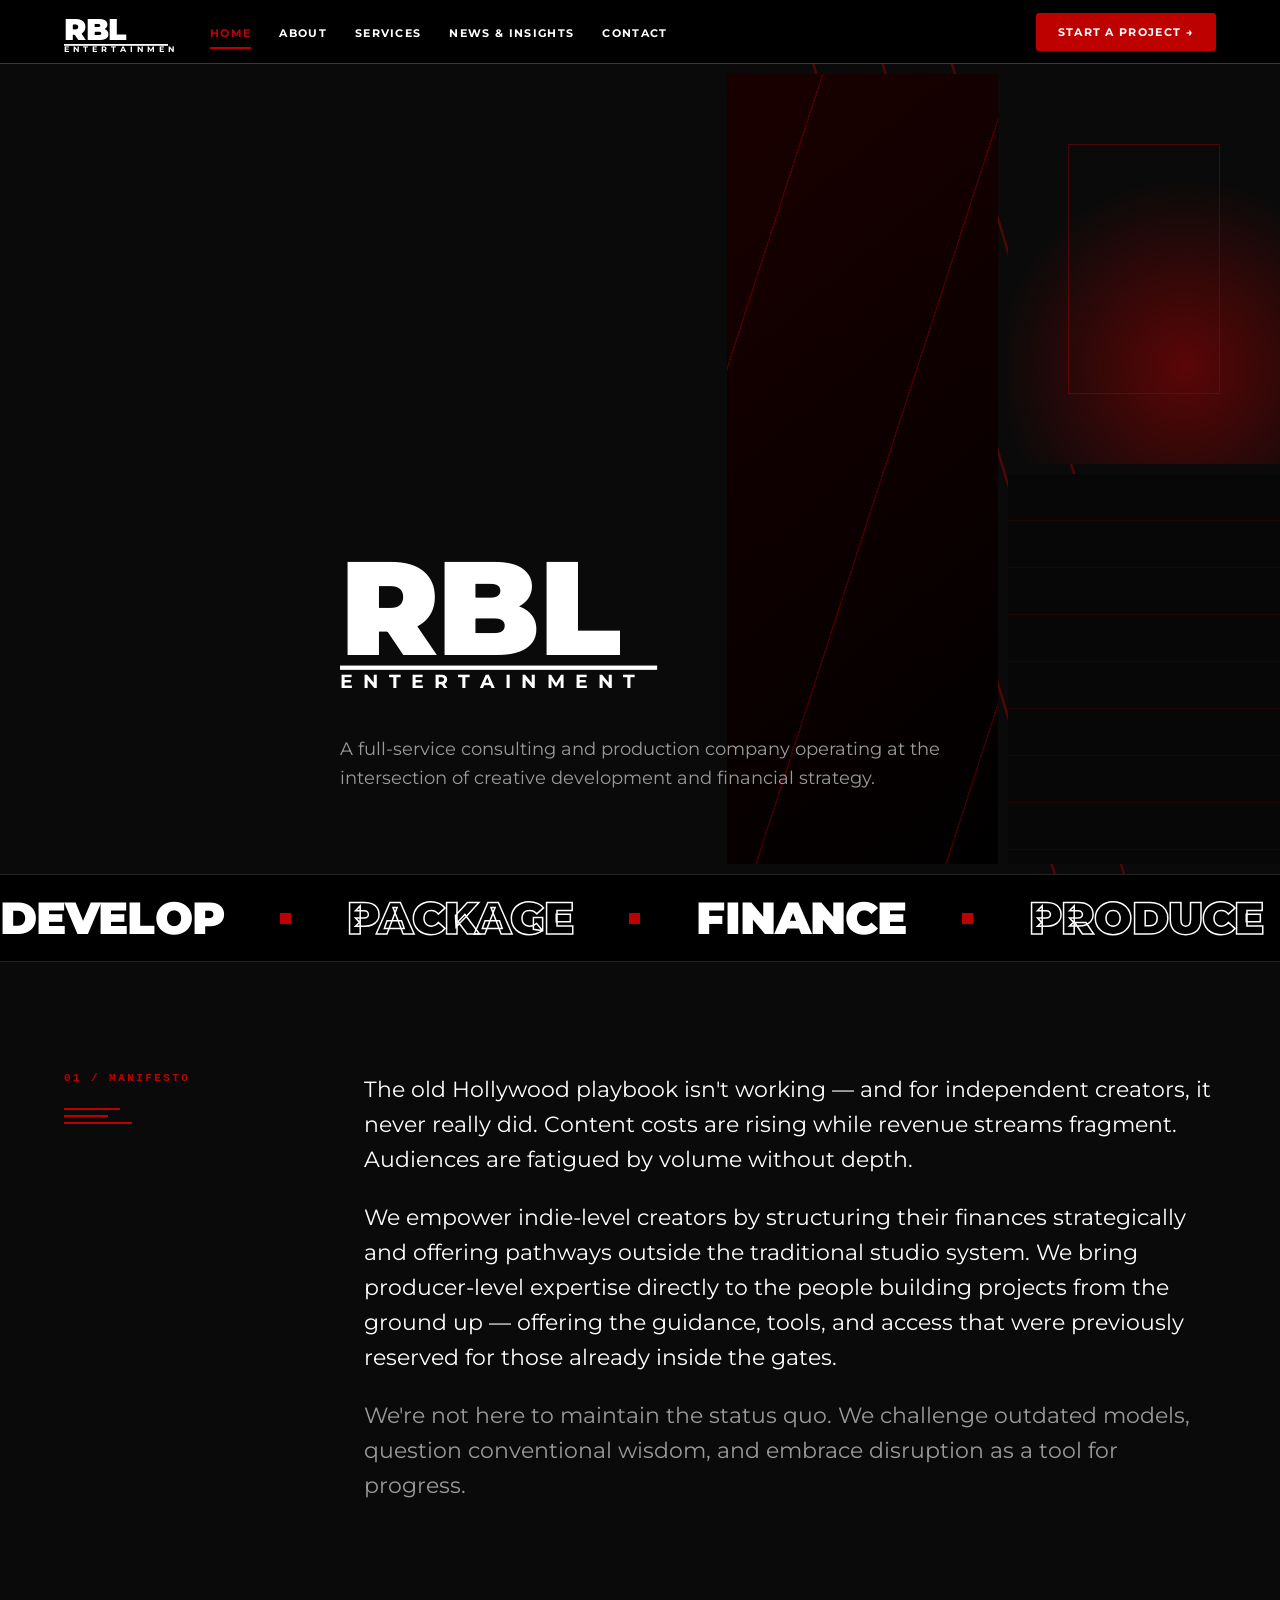
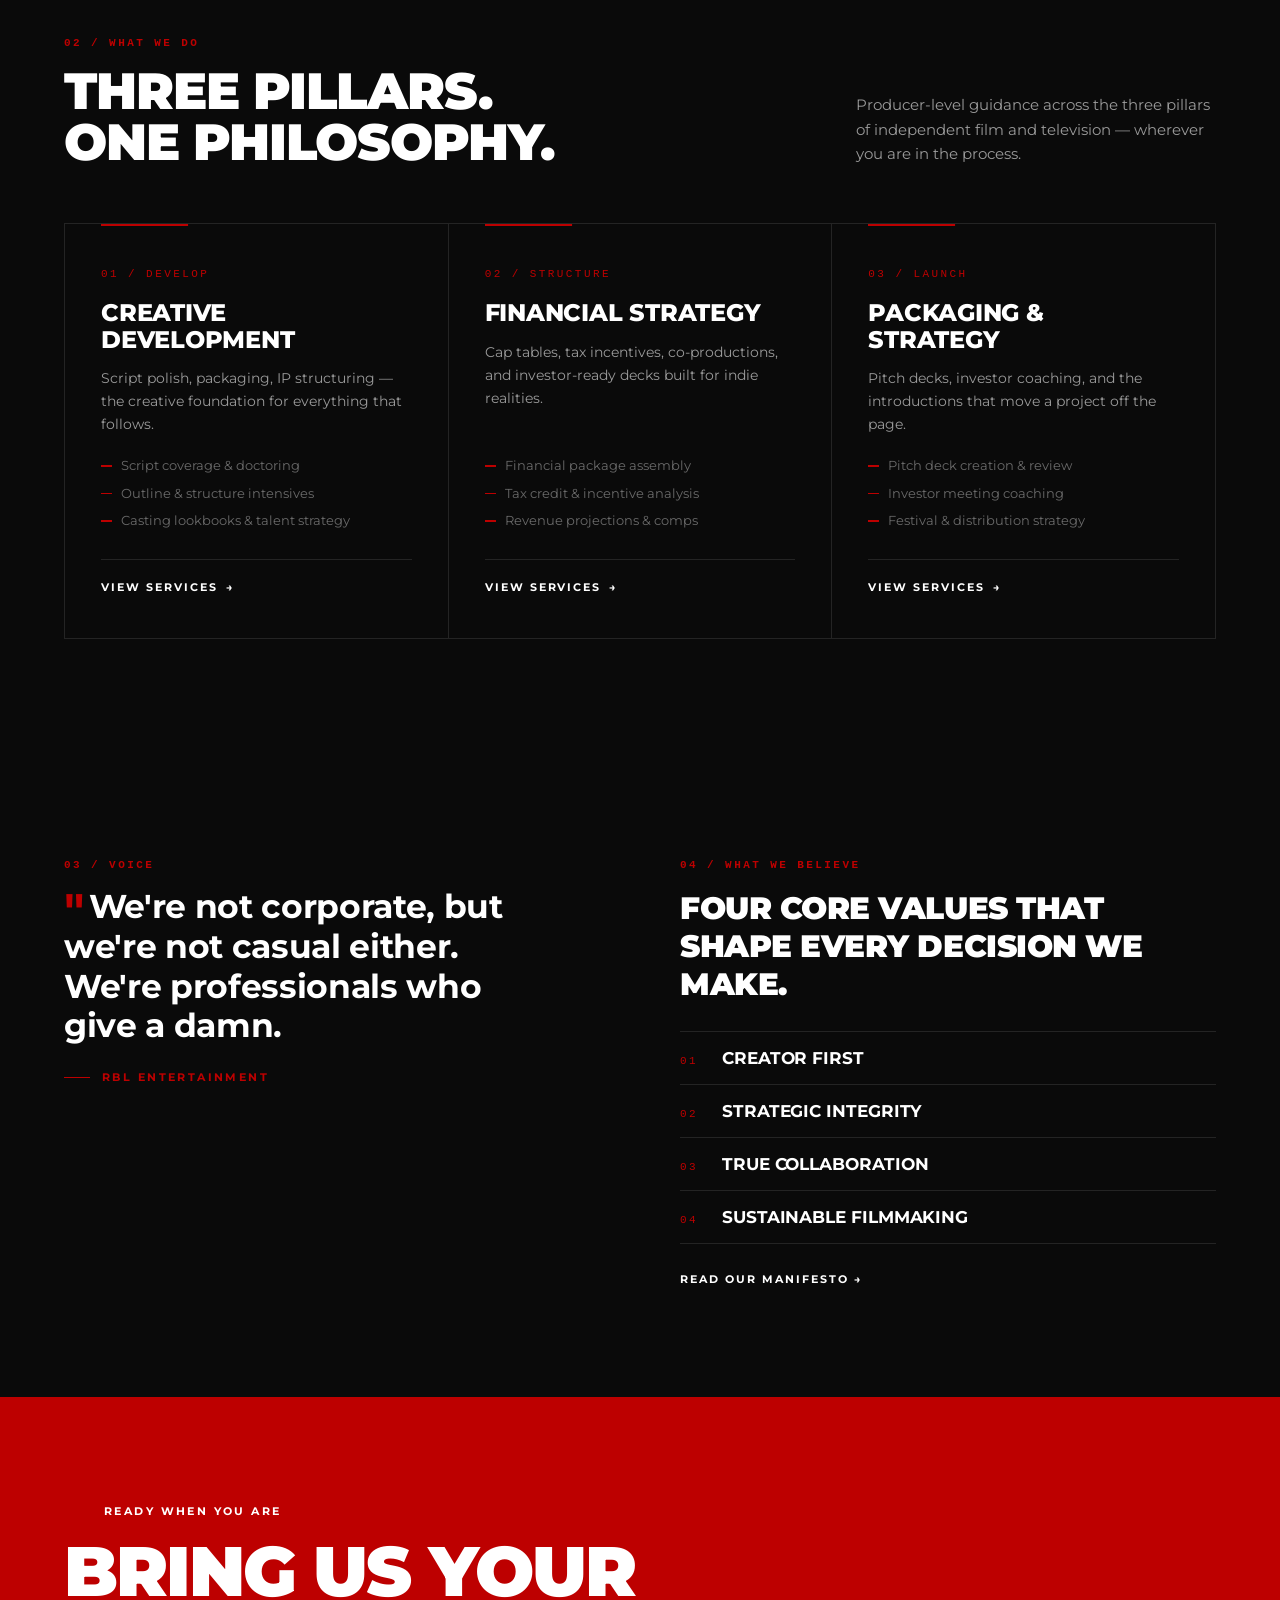
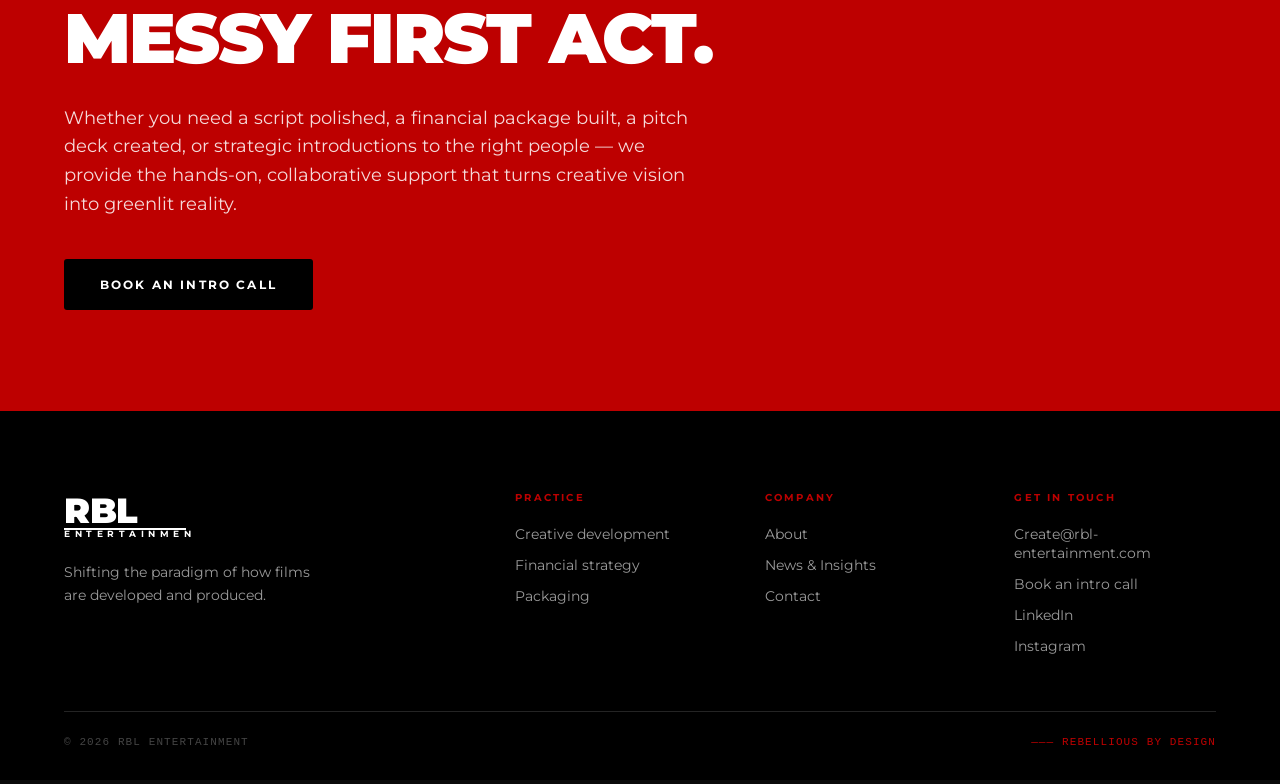
==== index.html @ e85f4118 "Initial site build — RBL Entertainment 5-page website" ====
<!doctype html>
<html lang="en">
<head>
<meta charset="utf-8"/>
<meta name="viewport" content="width=device-width,initial-scale=1"/>
<title>RBL Entertainment — Film & TV Consulting and Production</title>
<meta name="description" content="A full-service consulting and production company operating at the intersection of creative development and financial strategy."/>
<link rel="preconnect" href="https://fonts.googleapis.com"/>
<link rel="preconnect" href="https://fonts.gstatic.com" crossorigin/>
<link href="https://fonts.googleapis.com/css2?family=Montserrat:wght@400;500;600;700;800;900&display=swap" rel="stylesheet"/>
<link rel="stylesheet" href="styles.css"/>
</head>
<body>

<!-- NAV -->
<nav class="nav" id="nav">
  <div class="nav-inner">
    <a class="nav-logo" href="index.html" aria-label="RBL Entertainment">
      <svg width="110" height="40" viewBox="0 0 110 40" xmlns="http://www.w3.org/2000/svg">
        <text x="0" y="28" font-family="Montserrat,sans-serif" font-weight="900" font-size="30" letter-spacing="-0.5" fill="#fff">RBL</text>
        <rect x="0" y="32" width="104" height="1.8" fill="#fff"/>
        <text x="0" y="40" font-family="Montserrat,sans-serif" font-weight="700" font-size="8" letter-spacing="4" fill="#fff">ENTERTAINMENT</text>
      </svg>
    </a>
    <ul class="nav-links">
      <li><a class="nav-link active" href="index.html">Home</a></li>
      <li><a class="nav-link" href="about.html">About</a></li>
      <li><a class="nav-link" href="services.html">Services</a></li>
      <li><a class="nav-link" href="news.html">News &amp; Insights</a></li>
      <li><a class="nav-link" href="contact.html">Contact</a></li>
    </ul>
    <a class="nav-cta" href="contact.html">Start a Project →</a>
    <button class="nav-toggle" aria-label="Menu" onclick="document.getElementById('nav').classList.toggle('open')">&#9776;</button>
  </div>
</nav>

<!-- HERO -->
<section class="hero hero--home">
  <!-- Brand diagonal lines mark -->
  <div class="hero-mark" aria-hidden="true">
    <svg viewBox="0 0 400 900" xmlns="http://www.w3.org/2000/svg" preserveAspectRatio="xMidYMid meet">
      <line x1="60"  y1="-20" x2="340" y2="920" stroke="#BD0000" stroke-width="2.5" opacity=".7"/>
      <line x1="130" y1="-20" x2="410" y2="920" stroke="#BD0000" stroke-width="2.5" opacity=".7"/>
      <line x1="200" y1="-20" x2="480" y2="920" stroke="#BD0000" stroke-width="2.5" opacity=".7"/>
    </svg>
  </div>
  <!-- Mosaic tiles -->
  <div class="hero-mosaic" aria-hidden="true">
    <div class="hm-tile pm1"></div>
    <div class="hm-tile pm2"></div>
    <div class="hm-tile pm3"></div>
  </div>
  <div class="wrap hero-inner">
    <div class="hero-logo" aria-label="RBL Entertainment">
      <svg viewBox="0 0 560 170" xmlns="http://www.w3.org/2000/svg">
        <text x="0" y="124" font-family="Montserrat,sans-serif" font-weight="900" font-size="155" letter-spacing="-2" fill="#fff">RBL</text>
        <rect x="0" y="136" width="370" height="5" fill="#fff"/>
        <text x="0" y="162" font-family="Montserrat,sans-serif" font-weight="700" font-size="22" letter-spacing="12" fill="#fff">ENTERTAINMENT</text>
      </svg>
    </div>
    <p class="hero-body">A full-service consulting and production company operating at the intersection of creative development and financial strategy.</p>
  </div>
</section>

<!-- MARQUEE -->
<div class="marquee" aria-hidden="true">
  <div class="marquee-track">
    <span class="marquee-item">Develop <span class="m-dot"></span></span>
    <span class="marquee-item outline">Package <span class="m-dot"></span></span>
    <span class="marquee-item">Finance <span class="m-dot"></span></span>
    <span class="marquee-item outline">Produce <span class="m-dot"></span></span>
    <span class="marquee-item">Distribute <span class="m-dot"></span></span>
    <span class="marquee-item outline">Repeat <span class="m-dot"></span></span>
    <span class="marquee-item">Develop <span class="m-dot"></span></span>
    <span class="marquee-item outline">Package <span class="m-dot"></span></span>
    <span class="marquee-item">Finance <span class="m-dot"></span></span>
    <span class="marquee-item outline">Produce <span class="m-dot"></span></span>
    <span class="marquee-item">Distribute <span class="m-dot"></span></span>
    <span class="marquee-item outline">Repeat <span class="m-dot"></span></span>
  </div>
</div>

<!-- MANIFESTO -->
<section class="section">
  <div class="wrap">
    <div class="big-intro">
      <div class="big-intro-label">
        <span class="sec-num">01 / Manifesto</span>
        <div class="decor-triple"><span></span><span></span><span></span></div>
      </div>
      <div class="big-intro-body">
        <p>The old Hollywood playbook isn't working — and for independent creators, it never really did. Content costs are rising while revenue streams fragment. Audiences are fatigued by volume without depth.</p>
        <p>We empower indie-level creators by structuring their finances strategically and offering pathways outside the traditional studio system. We bring producer-level expertise directly to the people building projects from the ground up — offering the guidance, tools, and access that were previously reserved for those already inside the gates.</p>
        <p>We're not here to maintain the status quo. We challenge outdated models, question conventional wisdom, and embrace disruption as a tool for progress.</p>
      </div>
    </div>
  </div>
</section>

<!-- SERVICES PREVIEW -->
<section class="section" style="padding-top:0;">
  <div class="wrap">
    <div class="sec-header">
      <div class="sec-title">
        <span class="sec-num">02 / What we do</span>
        <h2>Three pillars.<br/>One philosophy.</h2>
      </div>
      <p style="max-width:36ch;font-size:15px;color:var(--silver);font-weight:400;line-height:1.65;">Producer-level guidance across the three pillars of independent film and television — wherever you are in the process.</p>
    </div>
    <div class="svc-grid">
      <div class="svc-card">
        <span class="svc-card-num">01 / Develop</span>
        <h3>Creative Development</h3>
        <p>Script polish, packaging, IP structuring — the creative foundation for everything that follows.</p>
        <ul>
          <li>Script coverage &amp; doctoring</li>
          <li>Outline &amp; structure intensives</li>
          <li>Casting lookbooks &amp; talent strategy</li>
        </ul>
        <a class="svc-link" href="services.html">View services</a>
      </div>
      <div class="svc-card">
        <span class="svc-card-num">02 / Structure</span>
        <h3>Financial Strategy</h3>
        <p>Cap tables, tax incentives, co-productions, and investor-ready decks built for indie realities.</p>
        <ul>
          <li>Financial package assembly</li>
          <li>Tax credit &amp; incentive analysis</li>
          <li>Revenue projections &amp; comps</li>
        </ul>
        <a class="svc-link" href="services.html">View services</a>
      </div>
      <div class="svc-card">
        <span class="svc-card-num">03 / Launch</span>
        <h3>Packaging &amp; Strategy</h3>
        <p>Pitch decks, investor coaching, and the introductions that move a project off the page.</p>
        <ul>
          <li>Pitch deck creation &amp; review</li>
          <li>Investor meeting coaching</li>
          <li>Festival &amp; distribution strategy</li>
        </ul>
        <a class="svc-link" href="services.html">View services</a>
      </div>
    </div>
  </div>
</section>

<!-- QUOTE + VALUES -->
<section class="section">
  <div class="wrap split-2">
    <div>
      <span class="sec-num">03 / Voice</span>
      <p class="quote"><span class="quote-mark">"</span>We're not corporate, but we're not casual either. We're professionals who give a damn.</p>
      <div class="quote-attr">RBL Entertainment</div>
    </div>
    <div>
      <span class="sec-num">04 / What we believe</span>
      <h3 style="font-size:clamp(22px,2.4vw,32px);text-transform:uppercase;letter-spacing:-.015em;margin:18px 0 28px;font-weight:900;">Four core values that shape every decision we make.</h3>
      <div class="vals">
        <div class="val-item"><span class="val-num">01</span><span class="val-name">Creator First</span></div>
        <div class="val-item"><span class="val-num">02</span><span class="val-name">Strategic Integrity</span></div>
        <div class="val-item"><span class="val-num">03</span><span class="val-name">True Collaboration</span></div>
        <div class="val-item"><span class="val-num">04</span><span class="val-name">Sustainable Filmmaking</span></div>
      </div>
      <a href="about.html" style="display:inline-flex;align-items:center;gap:8px;margin-top:28px;font-size:11px;font-weight:700;letter-spacing:.18em;text-transform:uppercase;color:var(--white);transition:gap .15s,color .15s;" onmouseover="this.style.color='var(--red)';this.style.gap='14px'" onmouseout="this.style.color='var(--white)';this.style.gap='8px'">Read our manifesto →</a>
    </div>
  </div>
</section>

<!-- CTA BAND -->
<section class="cta-band">
  <div class="wrap">
    <span class="eyebrow" style="color:#fff;">Ready when you are</span>
    <h2>Bring us your<br/>messy first act.</h2>
    <p>Whether you need a script polished, a financial package built, a pitch deck created, or strategic introductions to the right people — we provide the hands-on, collaborative support that turns creative vision into greenlit reality.</p>
    <a class="btn-dark" href="contact.html">Book an intro call</a>
  </div>
</section>

<!-- FOOTER -->
<footer class="footer">
  <div class="wrap">
    <div class="footer-grid">
      <div>
        <a class="footer-logo" href="index.html" aria-label="RBL Entertainment">
          <svg width="130" height="46" viewBox="0 0 130 46" xmlns="http://www.w3.org/2000/svg">
            <text x="0" y="32" font-family="Montserrat,sans-serif" font-weight="900" font-size="35" letter-spacing="-0.5" fill="#fff">RBL</text>
            <rect x="0" y="37" width="122" height="2" fill="#fff"/>
            <text x="0" y="46" font-family="Montserrat,sans-serif" font-weight="700" font-size="9" letter-spacing="4.5" fill="#fff">ENTERTAINMENT</text>
          </svg>
        </a>
        <p class="footer-motto">Shifting the paradigm of how films are developed and produced.</p>
      </div>
      <div class="footer-col">
        <h5>Practice</h5>
        <ul>
          <li><a href="services.html">Creative development</a></li>
          <li><a href="services.html">Financial strategy</a></li>
          <li><a href="services.html">Packaging</a></li>
        </ul>
      </div>
      <div class="footer-col">
        <h5>Company</h5>
        <ul>
          <li><a href="about.html">About</a></li>
          <li><a href="news.html">News &amp; Insights</a></li>
          <li><a href="contact.html">Contact</a></li>
        </ul>
      </div>
      <div class="footer-col">
        <h5>Get in touch</h5>
        <ul>
          <li><a href="mailto:Create@rbl-entertainment.com">Create@rbl-entertainment.com</a></li>
          <li><a href="contact.html">Book an intro call</a></li>
          <li><a href="https://www.linkedin.com/company/rbl-entertainment" target="_blank" rel="noopener">LinkedIn</a></li>
          <li><a href="https://www.instagram.com/rblentertainment" target="_blank" rel="noopener">Instagram</a></li>
        </ul>
      </div>
    </div>
    <div class="footer-sub">
      <span>© 2026 RBL Entertainment</span>
      <span class="red">——— Rebellious by design</span>
    </div>
  </div>
</footer>

</body>
</html>
---- styles.css ----
@import url('https://fonts.googleapis.com/css2?family=Montserrat:wght@400;500;600;700;800;900&display=swap');

/* ---- Variables ---- */
:root {
  --black: #000;
  --ink:   #0A0A0A;
  --red:   #BD0000;
  --red-h: #D40000;
  --white: #fff;
  --silver: #9A9A9A;
  --paper: #EDEBE7;
  --stroke: #242424;
  --stroke-p: #D0CBC4;
  --f: 'Montserrat', system-ui, sans-serif;
  --mono: ui-monospace, 'SF Mono', monospace;
  --max: 1400px;
  --g: clamp(24px, 5vw, 80px);
  --nav-h: 64px;
}

/* ---- Reset ---- */
*, *::before, *::after { box-sizing: border-box; margin: 0; padding: 0; }
html { scroll-behavior: smooth; }
body { font-family: var(--f); background: var(--ink); color: var(--white); overflow-x: hidden; -webkit-font-smoothing: antialiased; }
a { text-decoration: none; color: inherit; transition: color .15s; }
ul { list-style: none; }
img { display: block; max-width: 100%; }
button { font-family: var(--f); }

.wrap { max-width: var(--max); margin: 0 auto; padding: 0 var(--g); }
.section { padding: 110px 0; }
.section-sm { padding: 72px 0; }
.bg-paper { background: var(--paper); color: var(--black); }
.bg-black { background: var(--black); }

/* ---- NAV ---- */
.nav {
  position: sticky; top: 0; z-index: 200;
  height: var(--nav-h);
  background: var(--black);
  border-bottom: 1.5px solid var(--red);
}
.nav-inner {
  max-width: var(--max); margin: 0 auto; padding: 0 var(--g);
  height: 100%; display: flex; align-items: center; gap: 36px;
}
.nav-logo { flex-shrink: 0; display: flex; align-items: center; }
.nav-logo svg { display: block; }
.nav-links { display: flex; align-items: center; gap: 28px; }
.nav-link {
  font-size: 11px; font-weight: 700; letter-spacing: .12em;
  text-transform: uppercase; color: var(--white);
  padding: 8px 0; position: relative; white-space: nowrap;
}
.nav-link::after {
  content: ''; position: absolute;
  bottom: -1px; left: 0; right: 100%;
  height: 2px; background: var(--red);
  transition: right .25s ease;
}
.nav-link:hover { color: var(--red); }
.nav-link:hover::after { right: 0; }
.nav-link.active { color: var(--red); }
.nav-link.active::after { right: 0; }
.nav-cta {
  margin-left: auto; flex-shrink: 0;
  font-size: 11px; font-weight: 700; letter-spacing: .12em;
  text-transform: uppercase; padding: 12px 22px;
  background: var(--red); color: var(--white);
  border-radius: 3px; transition: background .15s; white-space: nowrap;
}
.nav-cta:hover { background: var(--red-h); color: var(--white); }
.nav-toggle {
  display: none; background: transparent; border: 0;
  color: white; font-size: 26px; cursor: pointer; margin-left: auto; line-height: 1;
}
@media (max-width: 960px) {
  .nav-links { display: none; }
  .nav-cta { display: none; }
  .nav-toggle { display: block; }
  .nav.open .nav-links {
    display: flex; flex-direction: column; align-items: flex-start;
    gap: 0; position: absolute;
    top: var(--nav-h); left: 0; right: 0;
    background: var(--black); padding: 16px var(--g) 24px;
    border-bottom: 1px solid var(--red);
  }
  .nav.open .nav-link { padding: 12px 0; border-bottom: 1px solid var(--stroke); width: 100%; }
  .nav.open .nav-cta {
    display: block; position: absolute;
    top: calc(var(--nav-h) + 290px); left: var(--g);
  }
}

/* ---- EYEBROW ---- */
.eyebrow {
  display: inline-flex; align-items: center; gap: 12px;
  font-size: 11px; font-weight: 700; letter-spacing: .22em;
  text-transform: uppercase; color: var(--red); margin-bottom: 20px;
}
.eyebrow::before { content: ''; width: 28px; height: 1.5px; background: var(--red); flex-shrink: 0; }
.sec-num {
  display: block; font-family: var(--mono);
  font-size: 11px; font-weight: 700; letter-spacing: .22em;
  text-transform: uppercase; color: var(--red); margin-bottom: 16px;
}

/* ---- HERO ---- */
.hero {
  min-height: 90vh; background: var(--ink);
  position: relative; overflow: hidden;
  display: flex; align-items: flex-end;
  padding-bottom: 80px; padding-top: 80px;
}
.hero-inner { position: relative; z-index: 3; }

/* Brand diagonal lines — hero background mark */
.hero-mark {
  position: absolute;
  top: -5%; right: 8%;
  width: 38%; height: 110%;
  z-index: 1; pointer-events: none; opacity: .55;
}
.hero-mark svg { width: 100%; height: 100%; }

/* Mosaic panels (home only) */
.hero-mosaic {
  position: absolute; right: 0; top: 0; bottom: 0;
  width: 44%; z-index: 2;
  display: grid; grid-template-columns: 1fr 1fr;
  grid-template-rows: 1fr 1fr; gap: 10px; padding: 10px 0 10px 10px;
}
.hm-tile { position: relative; overflow: hidden; }
.hm-tile:first-child { grid-row: 1 / 3; }
.pm1 { background: linear-gradient(140deg,#1a0000,#000); }
.pm1::after {
  content: ''; position: absolute; inset: 0;
  background: repeating-linear-gradient(108deg,transparent 0 18%,rgba(189,0,0,.3) 18% 18.3%,transparent 18.3% 36%);
}
.pm2 { background: radial-gradient(circle at 65% 75%,rgba(189,0,0,.45) 0%,transparent 55%),#0A0A0A; }
.pm2::after { content: ''; position: absolute; inset: 18% 22%; border: 1px solid rgba(189,0,0,.35); }
.pm3 { background: #070707; }
.pm3::after {
  content: ''; position: absolute; inset: 0;
  background: repeating-linear-gradient(to bottom,transparent 0 46px,rgba(189,0,0,.13) 46px 47px);
}
@media (max-width: 1100px) { .hero-mosaic { display: none; } }

/* Hero logo (home) */
.hero-logo { width: min(480px, 68vw); margin-bottom: 36px; display: block; }
.hero-logo svg { width: 100%; height: auto; }

/* Hero headline */
.hero-h {
  font-size: clamp(52px, 8vw, 116px);
  font-weight: 900; text-transform: uppercase;
  line-height: .93; letter-spacing: -.025em; margin-bottom: 28px;
}
.hero-h .red { color: var(--red); }

/* Hero body */
.hero-body {
  font-size: clamp(15px, 1.5vw, 18px); line-height: 1.65;
  color: var(--silver); max-width: 50ch; font-weight: 400;
}

/* Minimal hero (news) */
.hero--minimal { min-height: 78vh; }

/* ---- MARQUEE ---- */
.marquee {
  overflow: hidden; border-top: 1px solid var(--stroke);
  border-bottom: 1px solid var(--stroke); padding: 16px 0; background: var(--black);
}
.marquee-track {
  display: flex; gap: 56px; white-space: nowrap;
  animation: marquee 38s linear infinite; will-change: transform;
}
.marquee-item {
  font-size: clamp(26px, 3.5vw, 48px); font-weight: 900;
  text-transform: uppercase; letter-spacing: -.02em;
  display: inline-flex; align-items: center; gap: 56px; flex-shrink: 0;
}
.marquee-item.outline { color: transparent; -webkit-text-stroke: 1.5px var(--white); }
.m-dot { width: 11px; height: 11px; background: var(--red); display: inline-block; flex-shrink: 0; }
@keyframes marquee { from { transform: translateX(0); } to { transform: translateX(-50%); } }

/* ---- BIG INTRO (manifesto) ---- */
.big-intro { display: grid; grid-template-columns: 220px 1fr; gap: 80px; align-items: start; }
.big-intro-label { position: sticky; top: calc(var(--nav-h) + 32px); }
.big-intro-body p {
  font-size: clamp(17px, 1.7vw, 22px); line-height: 1.6;
  color: var(--white); font-weight: 400; margin-bottom: 1.1em;
}
.big-intro-body p:last-child { color: var(--silver); }
@media (max-width: 800px) {
  .big-intro { grid-template-columns: 1fr; gap: 28px; }
  .big-intro-label { position: static; }
}

/* Triple-line decoration */
.decor-triple { display: flex; flex-direction: column; gap: 5px; margin-top: 24px; }
.decor-triple span { display: block; height: 2px; background: var(--red); }
.decor-triple span:nth-child(1) { width: 56px; }
.decor-triple span:nth-child(2) { width: 44px; }
.decor-triple span:nth-child(3) { width: 68px; }

/* ---- SERVICE SUMMARY CARDS ---- */
.svc-grid {
  display: grid; grid-template-columns: repeat(3,1fr);
  gap: 1px; background: var(--stroke);
  border: 1px solid var(--stroke);
}
.svc-card {
  background: var(--ink); padding: 44px 36px;
  display: flex; flex-direction: column; gap: 0;
  transition: background .2s; position: relative;
}
.svc-card::before {
  content: ''; position: absolute; top: 0; left: 36px; right: 36px;
  height: 2px; background: var(--red);
  transform: scaleX(.28); transform-origin: left;
  transition: transform .28s ease;
}
.svc-card:hover { background: #111; }
.svc-card:hover::before { transform: scaleX(1); }
.svc-card-num { font-family: var(--mono); font-size: 11px; color: var(--red); letter-spacing: .22em; text-transform: uppercase; margin-bottom: 20px; }
.svc-card h3 { font-size: 24px; font-weight: 800; text-transform: uppercase; letter-spacing: -.01em; line-height: 1.1; margin-bottom: 14px; }
.svc-card > p { font-size: 14px; line-height: 1.65; color: var(--silver); margin-bottom: 20px; flex: 1; }
.svc-card ul { display: flex; flex-direction: column; gap: 8px; margin-bottom: 28px; }
.svc-card li { font-size: 13px; color: #6a6a6a; padding-left: 20px; position: relative; line-height: 1.5; }
.svc-card li::before { content: ''; position: absolute; left: 0; top: 9px; width: 11px; height: 1.5px; background: var(--red); }
.svc-link {
  font-size: 11px; font-weight: 700; letter-spacing: .18em; text-transform: uppercase;
  color: var(--white); display: inline-flex; align-items: center; gap: 8px;
  padding-top: 20px; border-top: 1px solid var(--stroke); margin-top: auto;
  transition: gap .15s, color .15s;
}
.svc-link::after { content: '→'; }
.svc-card:hover .svc-link { color: var(--red); gap: 12px; }
@media (max-width: 800px) { .svc-grid { grid-template-columns: 1fr; } }

/* ---- QUOTE + INLINE VALUES ---- */
.split-2 { display: grid; grid-template-columns: 1fr 1fr; gap: 80px; align-items: start; }
@media (max-width: 800px) { .split-2 { grid-template-columns: 1fr; gap: 52px; } }

.quote { font-size: clamp(22px, 2.6vw, 38px); font-weight: 700; line-height: 1.2; letter-spacing: -.01em; max-width: 22ch; }
.quote-mark { color: var(--red); font-size: 1.4em; line-height: 0; vertical-align: -.2em; margin-right: 4px; }
.quote-attr {
  margin-top: 24px; font-size: 11px; font-weight: 700;
  letter-spacing: .22em; text-transform: uppercase; color: var(--red);
  display: flex; align-items: center; gap: 12px;
}
.quote-attr::before { content: ''; width: 26px; height: 1.5px; background: var(--red); }

.vals { display: flex; flex-direction: column; }
.val-item { display: flex; align-items: baseline; gap: 20px; padding: 16px 0; border-top: 1px solid var(--stroke); }
.val-item:last-child { border-bottom: 1px solid var(--stroke); }
.val-num { font-family: var(--mono); font-size: 11px; color: var(--red); letter-spacing: .22em; flex-shrink: 0; width: 22px; }
.val-name { font-size: 17px; font-weight: 700; text-transform: uppercase; letter-spacing: -.005em; }

/* ---- ABOUT: MISSION / VISION ---- */
.mv-grid { display: grid; grid-template-columns: 1fr 1fr; gap: 60px; margin-top: 56px; }
.mv-item .mv-label { font-family: var(--mono); font-size: 11px; font-weight: 700; letter-spacing: .22em; color: var(--red); text-transform: uppercase; display: block; margin-bottom: 16px; }
.mv-item p { font-size: clamp(15px, 1.4vw, 18px); line-height: 1.65; color: var(--silver); font-weight: 400; }
@media (max-width: 700px) { .mv-grid { grid-template-columns: 1fr; } }

/* ---- ABOUT: FULL VALUES LIST ---- */
.values-list { display: flex; flex-direction: column; margin-top: 52px; }
.value-row { display: grid; grid-template-columns: 48px 1fr; gap: 24px; padding: 32px 0; border-top: 1px solid var(--stroke); }
.value-row:last-child { border-bottom: 1px solid var(--stroke); }
.value-num { font-family: var(--mono); font-size: 11px; color: var(--red); letter-spacing: .22em; padding-top: 4px; }
.value-content h4 { font-size: 20px; font-weight: 800; text-transform: uppercase; letter-spacing: -.01em; margin-bottom: 10px; }
.value-content p { font-size: 15px; line-height: 1.65; color: var(--silver); max-width: 68ch; font-weight: 400; }

/* ---- FOUNDERS ---- */
.founders-grid { display: grid; grid-template-columns: repeat(3,1fr); gap: 24px; margin-top: 52px; }
.founder-card { background: var(--white); border-radius: 4px; overflow: hidden; border: 1px solid var(--stroke-p); transition: transform .2s; }
.founder-card:hover { transform: translateY(-5px); }
.founder-portrait { aspect-ratio: 4/3; position: relative; overflow: hidden; }
.founder-initials { position: absolute; inset: 0; display: flex; align-items: flex-end; padding: 20px; font-size: 56px; font-weight: 900; color: var(--white); line-height: 1; letter-spacing: -.03em; }
.fp-bw { background: linear-gradient(135deg,#1a1a1a 0%,#8A0000 100%); }
.fp-ls { background: linear-gradient(135deg,#1a0000 0%,#BD0000 100%); }
.fp-rw { background: linear-gradient(135deg,#1a1230 0%,#8A0020 100%); }
.founder-body { padding: 20px 24px 26px; }
.founder-role { font-size: 10px; font-weight: 700; letter-spacing: .22em; text-transform: uppercase; color: var(--red); display: block; margin-bottom: 6px; }
.founder-name { font-size: 22px; font-weight: 800; color: var(--black); text-transform: uppercase; letter-spacing: -.01em; margin-bottom: 18px; }
.founder-link { font-size: 10px; font-weight: 700; letter-spacing: .2em; text-transform: uppercase; color: var(--red); display: inline-flex; align-items: center; gap: 6px; transition: gap .15s; }
.founder-link:hover { color: var(--red); gap: 10px; }
.founder-link::after { content: '↗ →'; }
@media (max-width: 800px) { .founders-grid { grid-template-columns: 1fr; } }

/* ---- PROCESS STEPS ---- */
.process-grid { display: grid; grid-template-columns: repeat(4,1fr); border: 1px solid var(--stroke); }
.process-step { padding: 52px 36px; border-right: 1px solid var(--stroke); }
.process-step:last-child { border-right: 0; }
.process-num { font-size: 68px; font-weight: 900; color: var(--red); line-height: 1; letter-spacing: -.03em; margin-bottom: 28px; }
.process-step h4 { font-size: 13px; font-weight: 700; text-transform: uppercase; letter-spacing: .12em; margin-bottom: 12px; }
.process-step p { font-size: 14px; line-height: 1.65; color: var(--silver); font-weight: 400; }
@media (max-width: 800px) {
  .process-grid { grid-template-columns: 1fr 1fr; }
  .process-step:nth-child(2) { border-right: 0; }
  .process-step:nth-child(3), .process-step:nth-child(4) { border-top: 1px solid var(--stroke); }
  .process-step:nth-child(4) { border-right: 0; }
}

/* ---- SERVICE CATALOG TABS ---- */
.catalog-header { display: grid; grid-template-columns: 1fr 1fr; gap: 60px; align-items: start; margin-bottom: 52px; }
.catalog-header h2 { font-size: clamp(30px, 3.8vw, 54px); font-weight: 900; text-transform: uppercase; letter-spacing: -.02em; line-height: 1; color: var(--black); margin-top: 12px; }
.catalog-header p { font-size: 15px; line-height: 1.65; color: #666; max-width: 36ch; padding-top: 6px; font-weight: 400; }
@media (max-width: 800px) { .catalog-header { grid-template-columns: 1fr; gap: 20px; } }

.tabs { display: flex; border-bottom: 2px solid var(--stroke-p); margin-bottom: 0; }
.tab-btn {
  font-family: var(--f); font-size: 12px; font-weight: 700; letter-spacing: .16em;
  text-transform: uppercase; padding: 14px 22px; background: transparent; border: 0;
  cursor: pointer; color: #888; position: relative; transition: color .15s;
}
.tab-btn::after { content: ''; position: absolute; bottom: -2px; left: 0; right: 100%; height: 2px; background: var(--red); transition: right .22s ease; }
.tab-btn:hover { color: var(--black); }
.tab-btn.active { color: var(--black); }
.tab-btn.active::after { right: 0; }
.tab-pane { display: none; }
.tab-pane.active { display: block; }

.svc-row { border-top: 1px solid var(--stroke-p); padding: 28px 0; }
.svc-row:last-child { border-bottom: 1px solid var(--stroke-p); }
.svc-row h4 { font-size: 15px; font-weight: 800; text-transform: uppercase; letter-spacing: .04em; color: var(--black); margin-bottom: 8px; }
.svc-row p { font-size: 14px; line-height: 1.65; color: #666; max-width: 58ch; font-weight: 400; }

/* ---- ARTICLE LIST ---- */
.news-header { display: flex; justify-content: space-between; align-items: flex-end; gap: 32px; margin-bottom: 0; flex-wrap: wrap; }
.filter-bar { display: flex; align-items: center; gap: 8px; flex-wrap: wrap; }
.filter-pill {
  font-size: 11px; font-weight: 700; letter-spacing: .14em; text-transform: uppercase;
  padding: 8px 16px; border: 1.5px solid var(--stroke); border-radius: 999px;
  background: transparent; color: var(--silver); cursor: pointer; transition: all .15s;
}
.filter-pill:hover { border-color: var(--red); color: var(--white); }
.filter-pill.active { background: var(--red); border-color: var(--red); color: var(--white); }

.article-row {
  display: grid; grid-template-columns: 200px 1fr 200px;
  gap: 40px; align-items: baseline;
  padding: 36px 0; border-top: 1px solid var(--stroke);
  color: var(--white); transition: padding-left .15s;
  cursor: pointer;
}
.article-row:last-child { border-bottom: 1px solid var(--stroke); }
.article-row:hover { padding-left: 14px; }
.article-row:hover .article-title { color: var(--red); }
.article-byline { font-family: var(--mono); font-size: 11px; font-weight: 700; letter-spacing: .18em; text-transform: uppercase; color: var(--red); line-height: 1.6; }
.article-title { font-size: clamp(18px, 2vw, 26px); font-weight: 800; text-transform: uppercase; letter-spacing: -.01em; line-height: 1.1; margin-bottom: 10px; transition: color .15s; }
.article-desc { font-size: 14px; line-height: 1.65; color: var(--silver); max-width: 58ch; font-weight: 400; }
.article-meta { font-size: 10px; font-weight: 700; letter-spacing: .16em; text-transform: uppercase; color: #555; text-align: right; line-height: 2; }
@media (max-width: 800px) { .article-row { grid-template-columns: 1fr; gap: 10px; } .article-meta { text-align: left; } }

/* ---- CONTACT FORM ---- */
.contact-grid { display: grid; grid-template-columns: 1.3fr 1fr; gap: 100px; align-items: start; }
@media (max-width: 900px) { .contact-grid { grid-template-columns: 1fr; gap: 60px; } }

.form-field { margin-bottom: 32px; }
.form-label { display: block; font-size: 10px; font-weight: 700; letter-spacing: .22em; text-transform: uppercase; color: var(--red); margin-bottom: 10px; }
.form-input, .form-textarea, .form-select {
  width: 100%; background: transparent; border: 0;
  border-bottom: 1px solid var(--stroke); color: var(--white);
  font-family: var(--f); font-size: 16px; font-weight: 400;
  padding: 10px 0; outline: 0; transition: border-color .15s; -webkit-appearance: none;
}
.form-input:focus, .form-textarea:focus, .form-select:focus { border-bottom-color: var(--red); }
.form-input::placeholder, .form-textarea::placeholder { color: #3a3a3a; }
.form-textarea { min-height: 120px; resize: vertical; }
.form-select option { background: #111; }
.check-group { display: flex; flex-wrap: wrap; gap: 8px; margin-top: 4px; }
.check-pill input[type="checkbox"] { display: none; }
.check-pill span {
  font-size: 11px; font-weight: 700; letter-spacing: .14em; text-transform: uppercase;
  padding: 8px 14px; border: 1.5px solid var(--stroke); border-radius: 999px;
  color: var(--silver); cursor: pointer; display: inline-block; transition: all .15s;
}
.check-pill:hover span { border-color: var(--red); color: var(--white); }
.check-pill input:checked + span { background: var(--red); border-color: var(--red); color: var(--white); }
.btn-submit {
  font-family: var(--f); font-size: 12px; font-weight: 700; letter-spacing: .18em;
  text-transform: uppercase; padding: 18px 40px; background: var(--red);
  color: var(--white); border: 0; border-radius: 3px; cursor: pointer; transition: background .15s; margin-top: 8px;
}
.btn-submit:hover { background: var(--red-h); }

.contact-info h3 { font-size: clamp(28px, 3vw, 40px); font-weight: 900; text-transform: uppercase; letter-spacing: -.02em; margin-bottom: 36px; }
.ci-item { padding: 20px 0; border-top: 1px solid var(--stroke); }
.ci-item:last-child { border-bottom: 1px solid var(--stroke); }
.ci-key { font-size: 10px; font-weight: 700; letter-spacing: .22em; text-transform: uppercase; color: var(--red); display: block; margin-bottom: 6px; }
.ci-val { font-size: 20px; font-weight: 700; letter-spacing: -.01em; }
.ci-val a { color: var(--white); }
.ci-val a:hover { color: var(--red); }

/* ---- CTA BAND ---- */
.cta-band { background: var(--red); padding: 100px 0; position: relative; overflow: hidden; }
.cta-band h2 { font-size: clamp(40px, 5.5vw, 80px); font-weight: 900; text-transform: uppercase; letter-spacing: -.03em; line-height: .95; color: var(--white); max-width: 18ch; margin-bottom: 32px; }
.cta-band p { font-size: 18px; line-height: 1.6; color: rgba(255,255,255,.85); max-width: 54ch; margin-bottom: 40px; font-weight: 400; }
.btn-dark { display: inline-flex; align-items: center; gap: 10px; font-family: var(--f); font-size: 12px; font-weight: 700; letter-spacing: .18em; text-transform: uppercase; padding: 18px 36px; background: var(--black); color: var(--white); border-radius: 3px; transition: background .15s; }
.btn-dark:hover { background: #222; color: var(--white); }

/* ---- FOOTER ---- */
.footer { background: var(--black); border-top: 1.5px solid var(--red); padding: 80px 0 32px; }
.footer-grid { display: grid; grid-template-columns: 2fr 1fr 1fr 1fr; gap: 48px; padding-bottom: 56px; border-bottom: 1px solid var(--stroke); align-items: start; }
.footer-logo { display: block; margin-bottom: 20px; }
.footer-motto { font-size: 14px; line-height: 1.65; color: var(--silver); max-width: 28ch; font-weight: 400; }
.footer-col h5 { font-size: 10px; font-weight: 700; letter-spacing: .22em; text-transform: uppercase; color: var(--red); margin-bottom: 20px; }
.footer-col ul { display: flex; flex-direction: column; gap: 12px; }
.footer-col a { font-size: 14px; color: var(--silver); font-weight: 400; }
.footer-col a:hover { color: var(--white); }
.footer-sub { padding-top: 24px; display: flex; justify-content: space-between; align-items: center; flex-wrap: wrap; gap: 12px; font-size: 11px; font-family: var(--mono); letter-spacing: .1em; text-transform: uppercase; color: #444; }
.footer-sub .red { color: var(--red); }
@media (max-width: 900px) { .footer-grid { grid-template-columns: 1fr 1fr; } }
@media (max-width: 600px) { .footer-grid { grid-template-columns: 1fr; } }

/* ---- SEC HEADER ---- */
.sec-header { display: flex; justify-content: space-between; align-items: flex-end; gap: 40px; margin-bottom: 56px; flex-wrap: wrap; }
.sec-title h2 { font-size: clamp(30px, 4vw, 52px); font-weight: 900; text-transform: uppercase; letter-spacing: -.02em; line-height: 1; margin-top: 12px; }
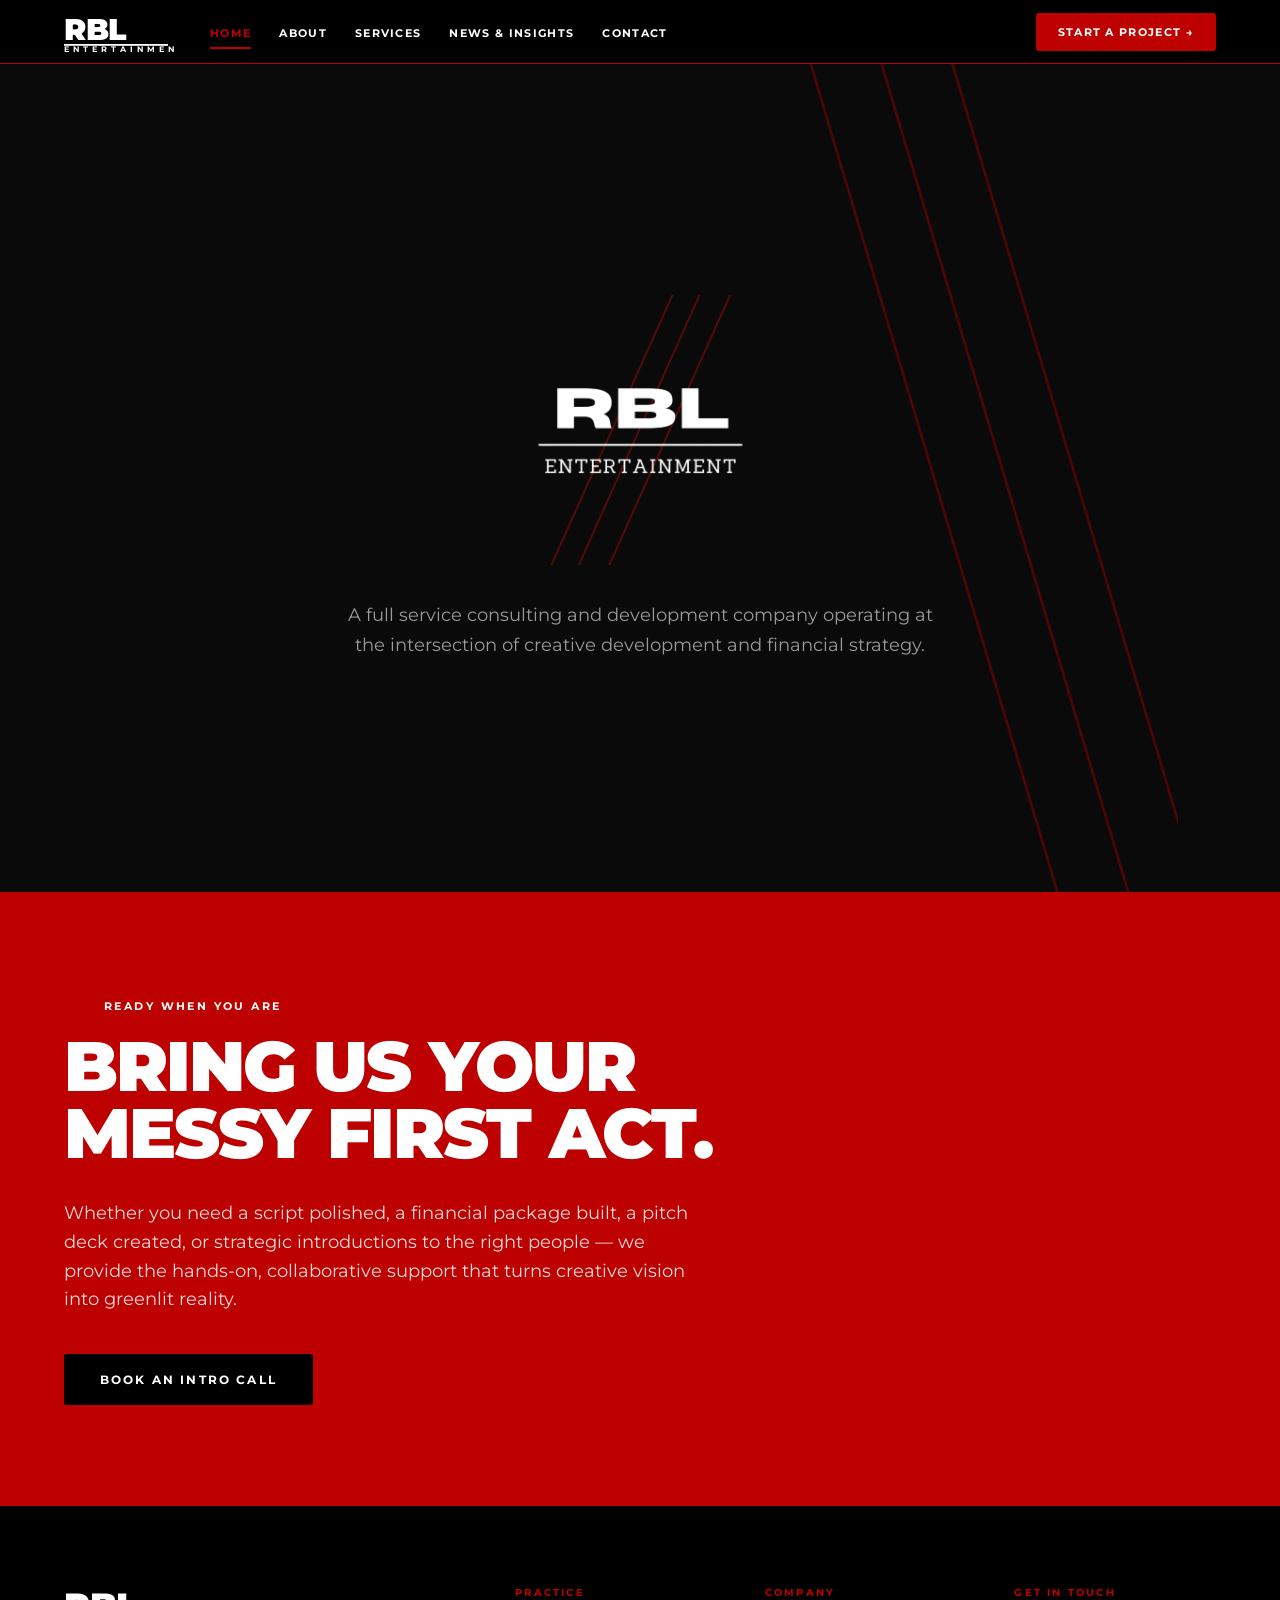
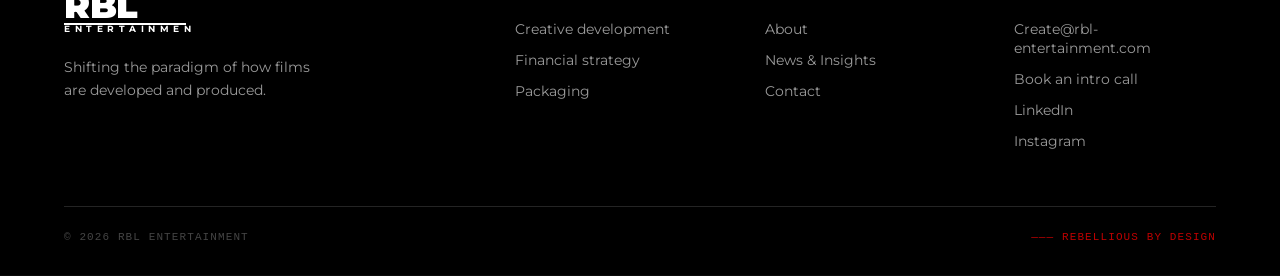
==== commit 0546d4c9: "Home page: logo-primary.png hero, remove middle sections" ====
--- a/index.html
+++ b/index.html
@@ -35,8 +35,7 @@
 </nav>
 
 <!-- HERO -->
-<section class="hero hero--home">
-  <!-- Brand diagonal lines mark -->
+<section class="hero hero--home" style="min-height:92vh;justify-content:center;align-items:center;text-align:center;">
   <div class="hero-mark" aria-hidden="true">
     <svg viewBox="0 0 400 900" xmlns="http://www.w3.org/2000/svg" preserveAspectRatio="xMidYMid meet">
       <line x1="60"  y1="-20" x2="340" y2="920" stroke="#BD0000" stroke-width="2.5" opacity=".7"/>
@@ -44,126 +43,9 @@
       <line x1="200" y1="-20" x2="480" y2="920" stroke="#BD0000" stroke-width="2.5" opacity=".7"/>
     </svg>
   </div>
-  <!-- Mosaic tiles -->
-  <div class="hero-mosaic" aria-hidden="true">
-    <div class="hm-tile pm1"></div>
-    <div class="hm-tile pm2"></div>
-    <div class="hm-tile pm3"></div>
-  </div>
-  <div class="wrap hero-inner">
-    <div class="hero-logo" aria-label="RBL Entertainment">
-      <svg viewBox="0 0 560 170" xmlns="http://www.w3.org/2000/svg">
-        <text x="0" y="124" font-family="Montserrat,sans-serif" font-weight="900" font-size="155" letter-spacing="-2" fill="#fff">RBL</text>
-        <rect x="0" y="136" width="370" height="5" fill="#fff"/>
-        <text x="0" y="162" font-family="Montserrat,sans-serif" font-weight="700" font-size="22" letter-spacing="12" fill="#fff">ENTERTAINMENT</text>
-      </svg>
-    </div>
-    <p class="hero-body">A full-service consulting and production company operating at the intersection of creative development and financial strategy.</p>
-  </div>
-</section>
-
-<!-- MARQUEE -->
-<div class="marquee" aria-hidden="true">
-  <div class="marquee-track">
-    <span class="marquee-item">Develop <span class="m-dot"></span></span>
-    <span class="marquee-item outline">Package <span class="m-dot"></span></span>
-    <span class="marquee-item">Finance <span class="m-dot"></span></span>
-    <span class="marquee-item outline">Produce <span class="m-dot"></span></span>
-    <span class="marquee-item">Distribute <span class="m-dot"></span></span>
-    <span class="marquee-item outline">Repeat <span class="m-dot"></span></span>
-    <span class="marquee-item">Develop <span class="m-dot"></span></span>
-    <span class="marquee-item outline">Package <span class="m-dot"></span></span>
-    <span class="marquee-item">Finance <span class="m-dot"></span></span>
-    <span class="marquee-item outline">Produce <span class="m-dot"></span></span>
-    <span class="marquee-item">Distribute <span class="m-dot"></span></span>
-    <span class="marquee-item outline">Repeat <span class="m-dot"></span></span>
-  </div>
-</div>
-
-<!-- MANIFESTO -->
-<section class="section">
-  <div class="wrap">
-    <div class="big-intro">
-      <div class="big-intro-label">
-        <span class="sec-num">01 / Manifesto</span>
-        <div class="decor-triple"><span></span><span></span><span></span></div>
-      </div>
-      <div class="big-intro-body">
-        <p>The old Hollywood playbook isn't working — and for independent creators, it never really did. Content costs are rising while revenue streams fragment. Audiences are fatigued by volume without depth.</p>
-        <p>We empower indie-level creators by structuring their finances strategically and offering pathways outside the traditional studio system. We bring producer-level expertise directly to the people building projects from the ground up — offering the guidance, tools, and access that were previously reserved for those already inside the gates.</p>
-        <p>We're not here to maintain the status quo. We challenge outdated models, question conventional wisdom, and embrace disruption as a tool for progress.</p>
-      </div>
-    </div>
-  </div>
-</section>
-
-<!-- SERVICES PREVIEW -->
-<section class="section" style="padding-top:0;">
-  <div class="wrap">
-    <div class="sec-header">
-      <div class="sec-title">
-        <span class="sec-num">02 / What we do</span>
-        <h2>Three pillars.<br/>One philosophy.</h2>
-      </div>
-      <p style="max-width:36ch;font-size:15px;color:var(--silver);font-weight:400;line-height:1.65;">Producer-level guidance across the three pillars of independent film and television — wherever you are in the process.</p>
-    </div>
-    <div class="svc-grid">
-      <div class="svc-card">
-        <span class="svc-card-num">01 / Develop</span>
-        <h3>Creative Development</h3>
-        <p>Script polish, packaging, IP structuring — the creative foundation for everything that follows.</p>
-        <ul>
-          <li>Script coverage &amp; doctoring</li>
-          <li>Outline &amp; structure intensives</li>
-          <li>Casting lookbooks &amp; talent strategy</li>
-        </ul>
-        <a class="svc-link" href="services.html">View services</a>
-      </div>
-      <div class="svc-card">
-        <span class="svc-card-num">02 / Structure</span>
-        <h3>Financial Strategy</h3>
-        <p>Cap tables, tax incentives, co-productions, and investor-ready decks built for indie realities.</p>
-        <ul>
-          <li>Financial package assembly</li>
-          <li>Tax credit &amp; incentive analysis</li>
-          <li>Revenue projections &amp; comps</li>
-        </ul>
-        <a class="svc-link" href="services.html">View services</a>
-      </div>
-      <div class="svc-card">
-        <span class="svc-card-num">03 / Launch</span>
-        <h3>Packaging &amp; Strategy</h3>
-        <p>Pitch decks, investor coaching, and the introductions that move a project off the page.</p>
-        <ul>
-          <li>Pitch deck creation &amp; review</li>
-          <li>Investor meeting coaching</li>
-          <li>Festival &amp; distribution strategy</li>
-        </ul>
-        <a class="svc-link" href="services.html">View services</a>
-      </div>
-    </div>
-  </div>
-</section>
-
-<!-- QUOTE + VALUES -->
-<section class="section">
-  <div class="wrap split-2">
-    <div>
-      <span class="sec-num">03 / Voice</span>
-      <p class="quote"><span class="quote-mark">"</span>We're not corporate, but we're not casual either. We're professionals who give a damn.</p>
-      <div class="quote-attr">RBL Entertainment</div>
-    </div>
-    <div>
-      <span class="sec-num">04 / What we believe</span>
-      <h3 style="font-size:clamp(22px,2.4vw,32px);text-transform:uppercase;letter-spacing:-.015em;margin:18px 0 28px;font-weight:900;">Four core values that shape every decision we make.</h3>
-      <div class="vals">
-        <div class="val-item"><span class="val-num">01</span><span class="val-name">Creator First</span></div>
-        <div class="val-item"><span class="val-num">02</span><span class="val-name">Strategic Integrity</span></div>
-        <div class="val-item"><span class="val-num">03</span><span class="val-name">True Collaboration</span></div>
-        <div class="val-item"><span class="val-num">04</span><span class="val-name">Sustainable Filmmaking</span></div>
-      </div>
-      <a href="about.html" style="display:inline-flex;align-items:center;gap:8px;margin-top:28px;font-size:11px;font-weight:700;letter-spacing:.18em;text-transform:uppercase;color:var(--white);transition:gap .15s,color .15s;" onmouseover="this.style.color='var(--red)';this.style.gap='14px'" onmouseout="this.style.color='var(--white)';this.style.gap='8px'">Read our manifesto →</a>
-    </div>
+  <div class="wrap hero-inner" style="display:flex;flex-direction:column;align-items:center;">
+    <img src="logo-primary.png" alt="RBL Entertainment" style="width:min(480px,72vw);display:block;margin-bottom:36px;"/>
+    <p class="hero-body" style="text-align:center;margin:0;">A full service consulting and development company operating at the intersection of creative development and financial strategy.</p>
   </div>
 </section>
 
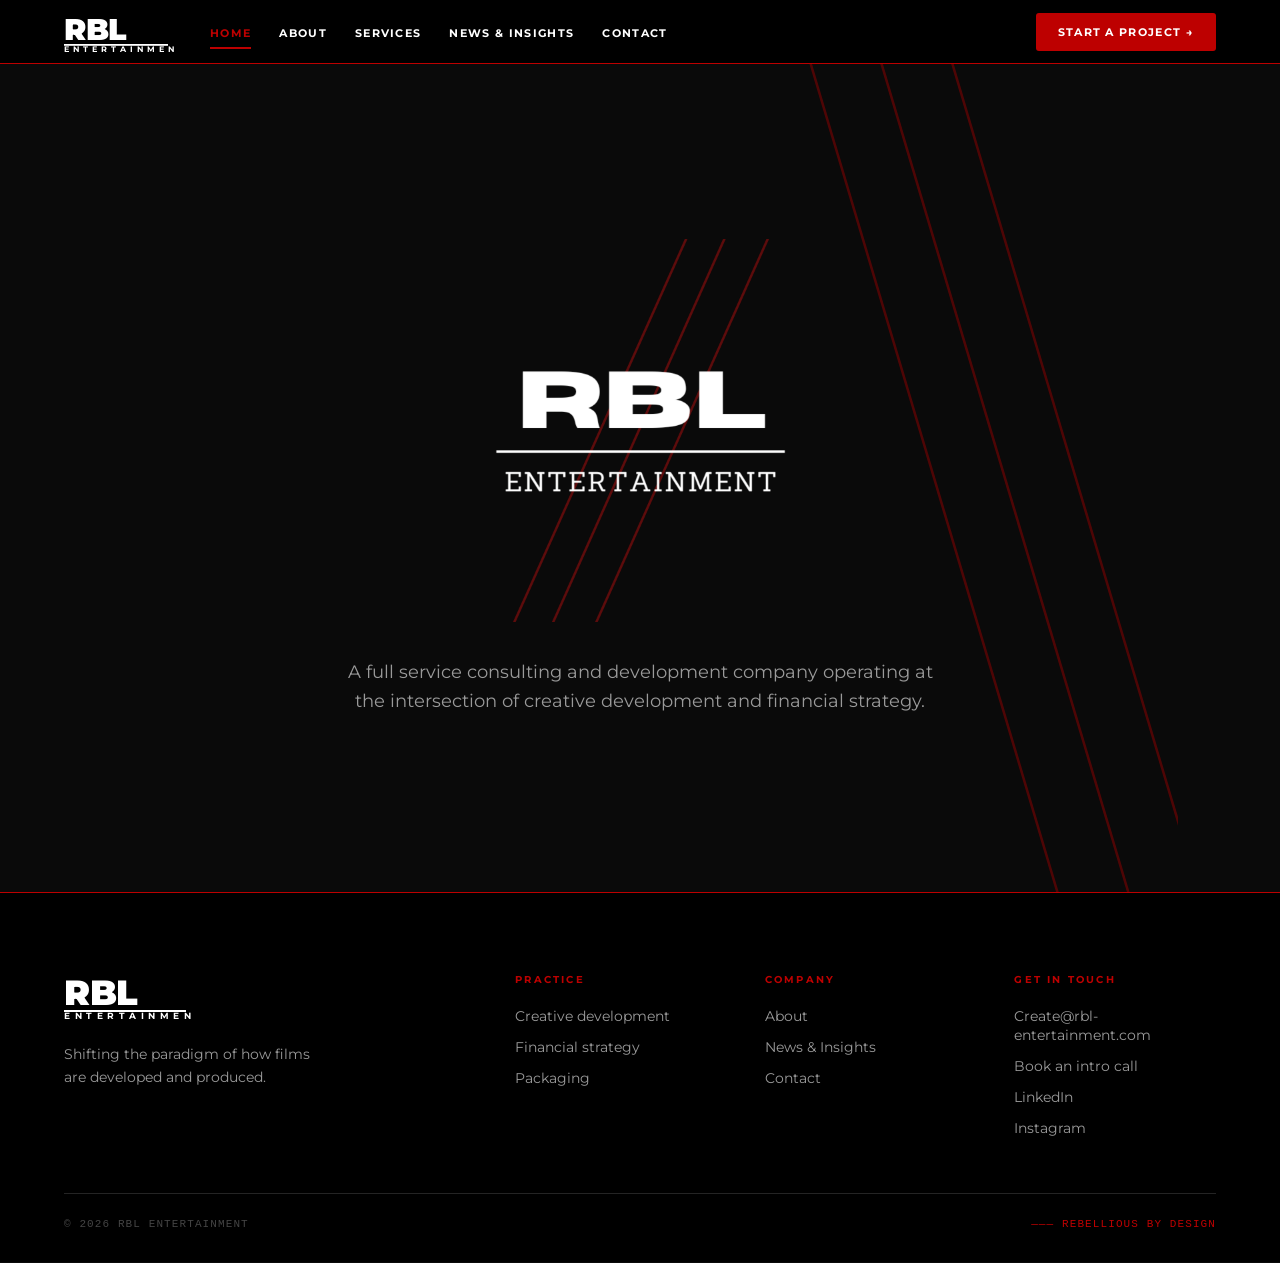
==== commit 1e353a36: "Multi-page updates: logo size, CTA removals, services spacing, news bylines/tagline, contact copy, n" ====
--- a/index.html
+++ b/index.html
@@ -44,18 +44,8 @@
     </svg>
   </div>
   <div class="wrap hero-inner" style="display:flex;flex-direction:column;align-items:center;">
-    <img src="logo-primary.png" alt="RBL Entertainment" style="width:min(480px,72vw);display:block;margin-bottom:36px;"/>
+    <img src="logo-primary.png" alt="RBL Entertainment" style="width:min(680px,88vw);display:block;margin-bottom:36px;"/>
     <p class="hero-body" style="text-align:center;margin:0;">A full service consulting and development company operating at the intersection of creative development and financial strategy.</p>
-  </div>
-</section>
-
-<!-- CTA BAND -->
-<section class="cta-band">
-  <div class="wrap">
-    <span class="eyebrow" style="color:#fff;">Ready when you are</span>
-    <h2>Bring us your<br/>messy first act.</h2>
-    <p>Whether you need a script polished, a financial package built, a pitch deck created, or strategic introductions to the right people — we provide the hands-on, collaborative support that turns creative vision into greenlit reality.</p>
-    <a class="btn-dark" href="contact.html">Book an intro call</a>
   </div>
 </section>
 
--- a/styles.css
+++ b/styles.css
@@ -259,10 +259,15 @@
 .val-num { font-family: var(--mono); font-size: 11px; color: var(--red); letter-spacing: .22em; flex-shrink: 0; width: 22px; }
 .val-name { font-size: 17px; font-weight: 700; text-transform: uppercase; letter-spacing: -.005em; }
 
+/* ---- ABOUT: INTRO COLS ---- */
+.about-intro-cols { display: grid; grid-template-columns: 1fr 1fr; gap: 60px; margin-bottom: 80px; }
+.about-intro-cols p { font-size: clamp(15px, 1.5vw, 18px); line-height: 1.7; color: var(--silver); font-weight: 400; }
+@media (max-width: 700px) { .about-intro-cols { grid-template-columns: 1fr; } }
+
 /* ---- ABOUT: MISSION / VISION ---- */
 .mv-grid { display: grid; grid-template-columns: 1fr 1fr; gap: 60px; margin-top: 56px; }
-.mv-item .mv-label { font-family: var(--mono); font-size: 11px; font-weight: 700; letter-spacing: .22em; color: var(--red); text-transform: uppercase; display: block; margin-bottom: 16px; }
-.mv-item p { font-size: clamp(15px, 1.4vw, 18px); line-height: 1.65; color: var(--silver); font-weight: 400; }
+.mv-item .mv-label { font-family: var(--mono); font-size: 11px; font-weight: 700; letter-spacing: .22em; color: var(--red); text-transform: uppercase; display: block; margin-bottom: 20px; }
+.mv-item p { font-size: clamp(18px, 1.9vw, 26px); line-height: 1.6; color: var(--silver); font-weight: 400; }
 @media (max-width: 700px) { .mv-grid { grid-template-columns: 1fr; } }
 
 /* ---- ABOUT: FULL VALUES LIST ---- */
@@ -275,13 +280,13 @@
 
 /* ---- FOUNDERS ---- */
 .founders-grid { display: grid; grid-template-columns: repeat(3,1fr); gap: 24px; margin-top: 52px; }
-.founder-card { background: var(--white); border-radius: 4px; overflow: hidden; border: 1px solid var(--stroke-p); transition: transform .2s; }
+.founder-card { background: var(--white); border-radius: 4px; overflow: hidden; border: 1px solid var(--stroke-p); border-top: 3px solid var(--red); transition: transform .2s; }
 .founder-card:hover { transform: translateY(-5px); }
-.founder-portrait { aspect-ratio: 4/3; position: relative; overflow: hidden; }
-.founder-initials { position: absolute; inset: 0; display: flex; align-items: flex-end; padding: 20px; font-size: 56px; font-weight: 900; color: var(--white); line-height: 1; letter-spacing: -.03em; }
-.fp-bw { background: linear-gradient(135deg,#1a1a1a 0%,#8A0000 100%); }
-.fp-ls { background: linear-gradient(135deg,#1a0000 0%,#BD0000 100%); }
-.fp-rw { background: linear-gradient(135deg,#1a1230 0%,#8A0020 100%); }
+.founder-portrait { aspect-ratio: 1/1; position: relative; overflow: hidden; }
+.founder-initials { position: absolute; inset: 0; display: flex; align-items: flex-end; padding: 24px; font-size: 72px; font-weight: 900; color: var(--white); line-height: 1; letter-spacing: -.03em; }
+.fp-bw { background: linear-gradient(180deg,#1a1a1a 0%,#8A0000 100%); }
+.fp-ls { background: linear-gradient(180deg,#1a0000 0%,#BD0000 100%); }
+.fp-rw { background: linear-gradient(180deg,#1a1230 0%,#8A0020 100%); }
 .founder-body { padding: 20px 24px 26px; }
 .founder-role { font-size: 10px; font-weight: 700; letter-spacing: .22em; text-transform: uppercase; color: var(--red); display: block; margin-bottom: 6px; }
 .founder-name { font-size: 22px; font-weight: 800; color: var(--black); text-transform: uppercase; letter-spacing: -.01em; margin-bottom: 18px; }
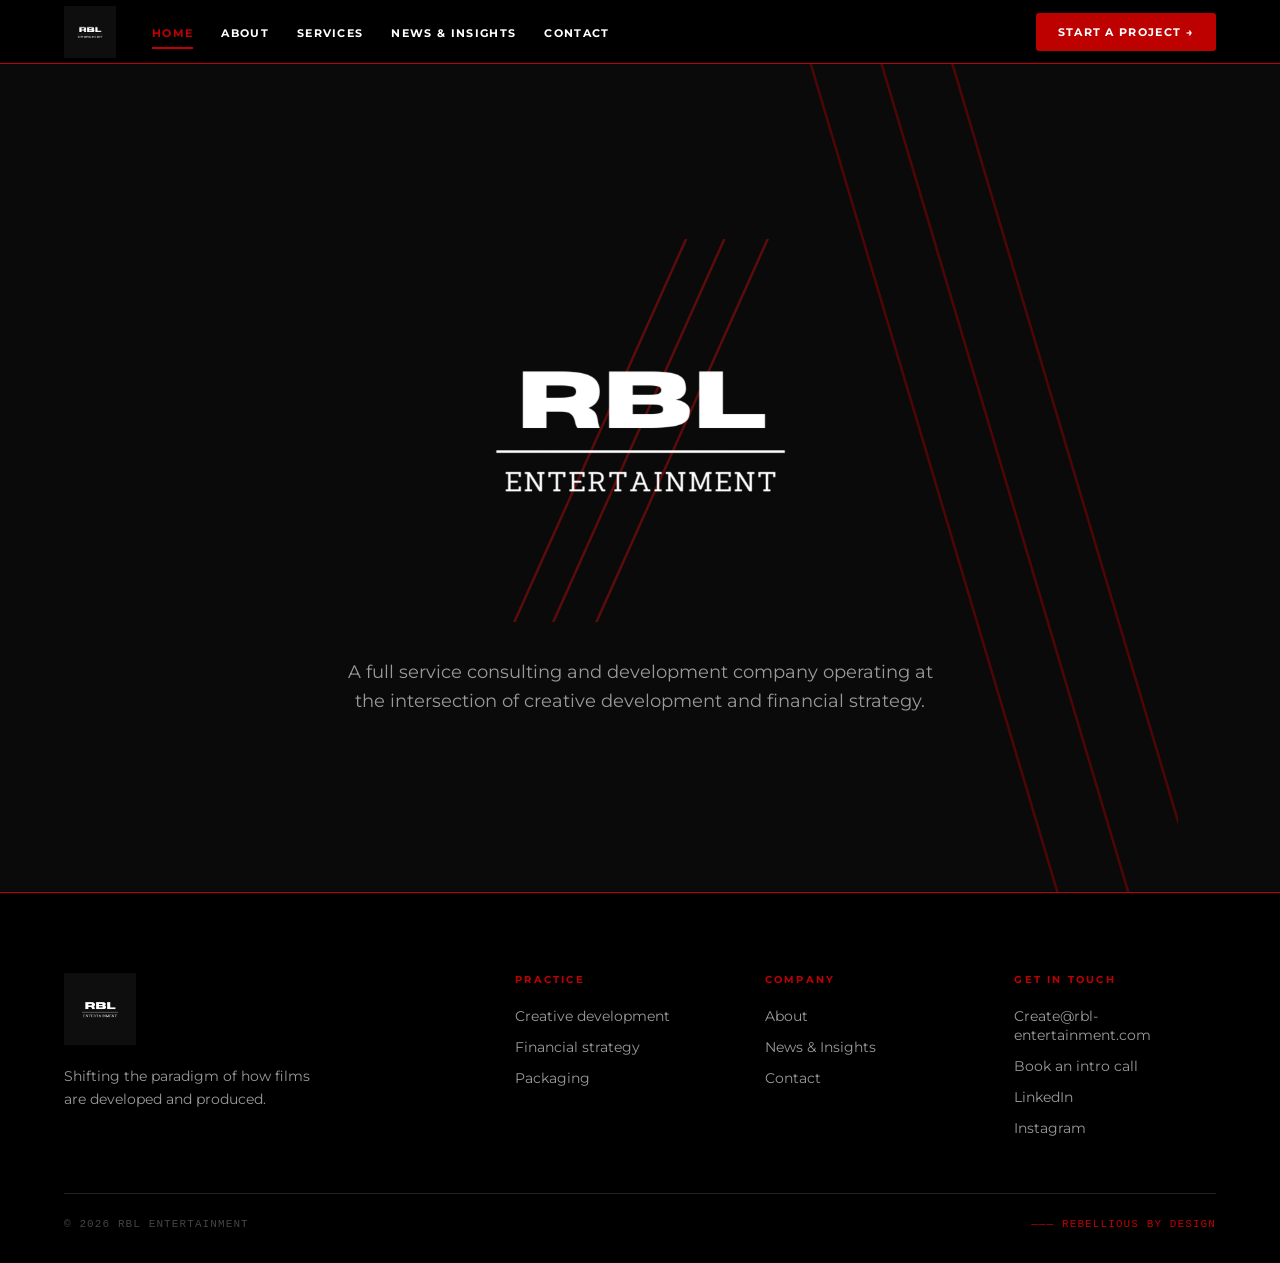
==== commit a676b219: "Replace SVG text logos with logo-wordmark.png on all pages (nav + footer)" ====
--- a/index.html
+++ b/index.html
@@ -16,11 +16,7 @@
 <nav class="nav" id="nav">
   <div class="nav-inner">
     <a class="nav-logo" href="index.html" aria-label="RBL Entertainment">
-      <svg width="110" height="40" viewBox="0 0 110 40" xmlns="http://www.w3.org/2000/svg">
-        <text x="0" y="28" font-family="Montserrat,sans-serif" font-weight="900" font-size="30" letter-spacing="-0.5" fill="#fff">RBL</text>
-        <rect x="0" y="32" width="104" height="1.8" fill="#fff"/>
-        <text x="0" y="40" font-family="Montserrat,sans-serif" font-weight="700" font-size="8" letter-spacing="4" fill="#fff">ENTERTAINMENT</text>
-      </svg>
+      <img src="logo-wordmark.png" alt="RBL Entertainment" style="height:52px;width:auto;display:block;"/>
     </a>
     <ul class="nav-links">
       <li><a class="nav-link active" href="index.html">Home</a></li>
@@ -55,11 +51,7 @@
     <div class="footer-grid">
       <div>
         <a class="footer-logo" href="index.html" aria-label="RBL Entertainment">
-          <svg width="130" height="46" viewBox="0 0 130 46" xmlns="http://www.w3.org/2000/svg">
-            <text x="0" y="32" font-family="Montserrat,sans-serif" font-weight="900" font-size="35" letter-spacing="-0.5" fill="#fff">RBL</text>
-            <rect x="0" y="37" width="122" height="2" fill="#fff"/>
-            <text x="0" y="46" font-family="Montserrat,sans-serif" font-weight="700" font-size="9" letter-spacing="4.5" fill="#fff">ENTERTAINMENT</text>
-          </svg>
+          <img src="logo-wordmark.png" alt="RBL Entertainment" style="height:72px;width:auto;display:block;"/>
         </a>
         <p class="footer-motto">Shifting the paradigm of how films are developed and produced.</p>
       </div>
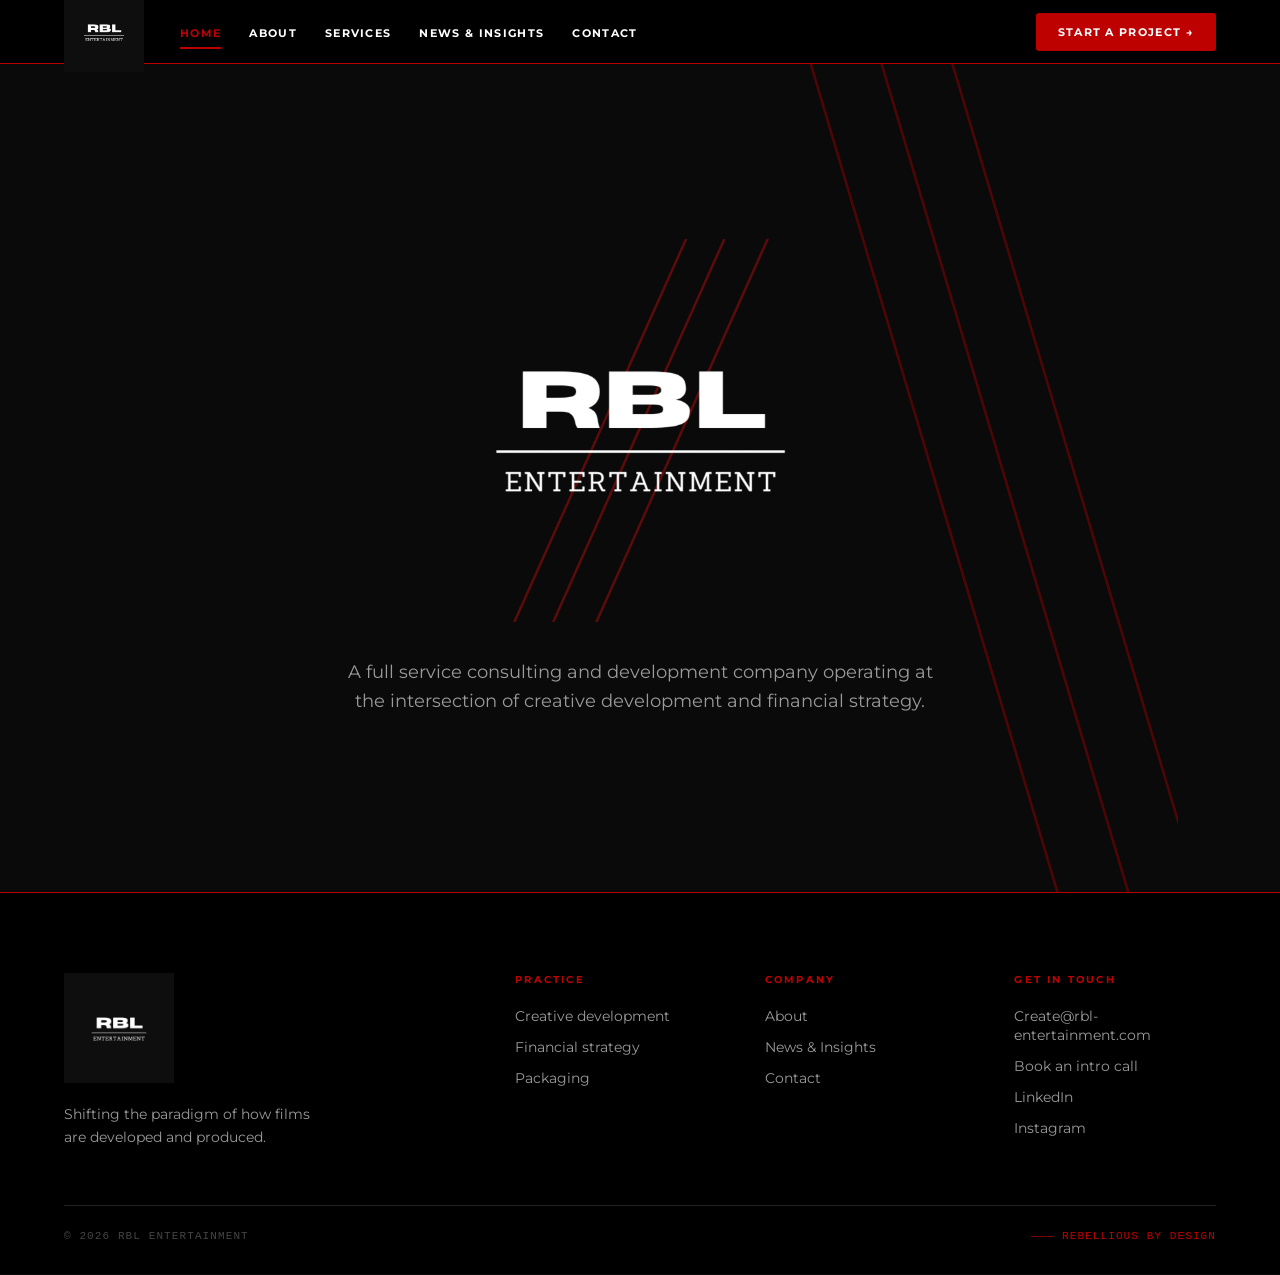
==== commit 46998c09: "Enlarge logo: nav 80px, footer 110px" ====
--- a/index.html
+++ b/index.html
@@ -16,7 +16,7 @@
 <nav class="nav" id="nav">
   <div class="nav-inner">
     <a class="nav-logo" href="index.html" aria-label="RBL Entertainment">
-      <img src="logo-wordmark.png" alt="RBL Entertainment" style="height:52px;width:auto;display:block;"/>
+      <img src="logo-wordmark.png" alt="RBL Entertainment" style="height:80px;width:auto;display:block;"/>
     </a>
     <ul class="nav-links">
       <li><a class="nav-link active" href="index.html">Home</a></li>
@@ -51,7 +51,7 @@
     <div class="footer-grid">
       <div>
         <a class="footer-logo" href="index.html" aria-label="RBL Entertainment">
-          <img src="logo-wordmark.png" alt="RBL Entertainment" style="height:72px;width:auto;display:block;"/>
+          <img src="logo-wordmark.png" alt="RBL Entertainment" style="height:110px;width:auto;display:block;"/>
         </a>
         <p class="footer-motto">Shifting the paradigm of how films are developed and produced.</p>
       </div>
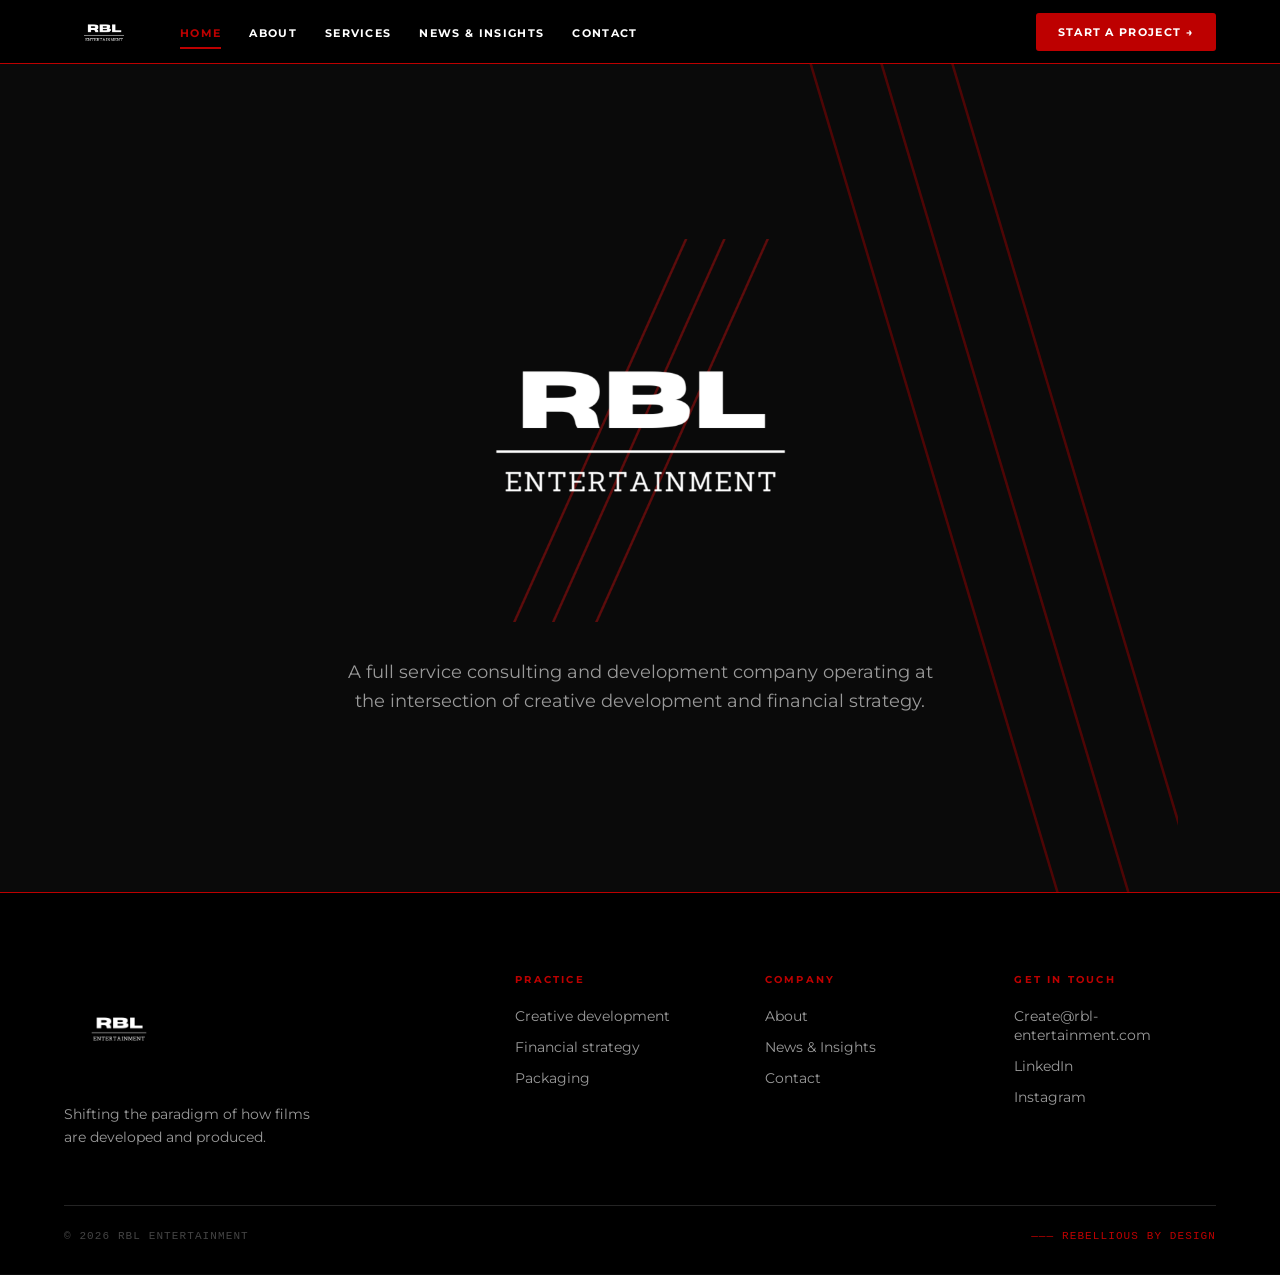
==== commit 60053b4f: "Remove 'Book an intro call' from footer on all pages" ====
--- a/index.html
+++ b/index.html
@@ -75,7 +75,6 @@
         <h5>Get in touch</h5>
         <ul>
           <li><a href="mailto:Create@rbl-entertainment.com">Create@rbl-entertainment.com</a></li>
-          <li><a href="contact.html">Book an intro call</a></li>
           <li><a href="https://www.linkedin.com/company/rbl-entertainment" target="_blank" rel="noopener">LinkedIn</a></li>
           <li><a href="https://www.instagram.com/rblentertainment" target="_blank" rel="noopener">Instagram</a></li>
         </ul>
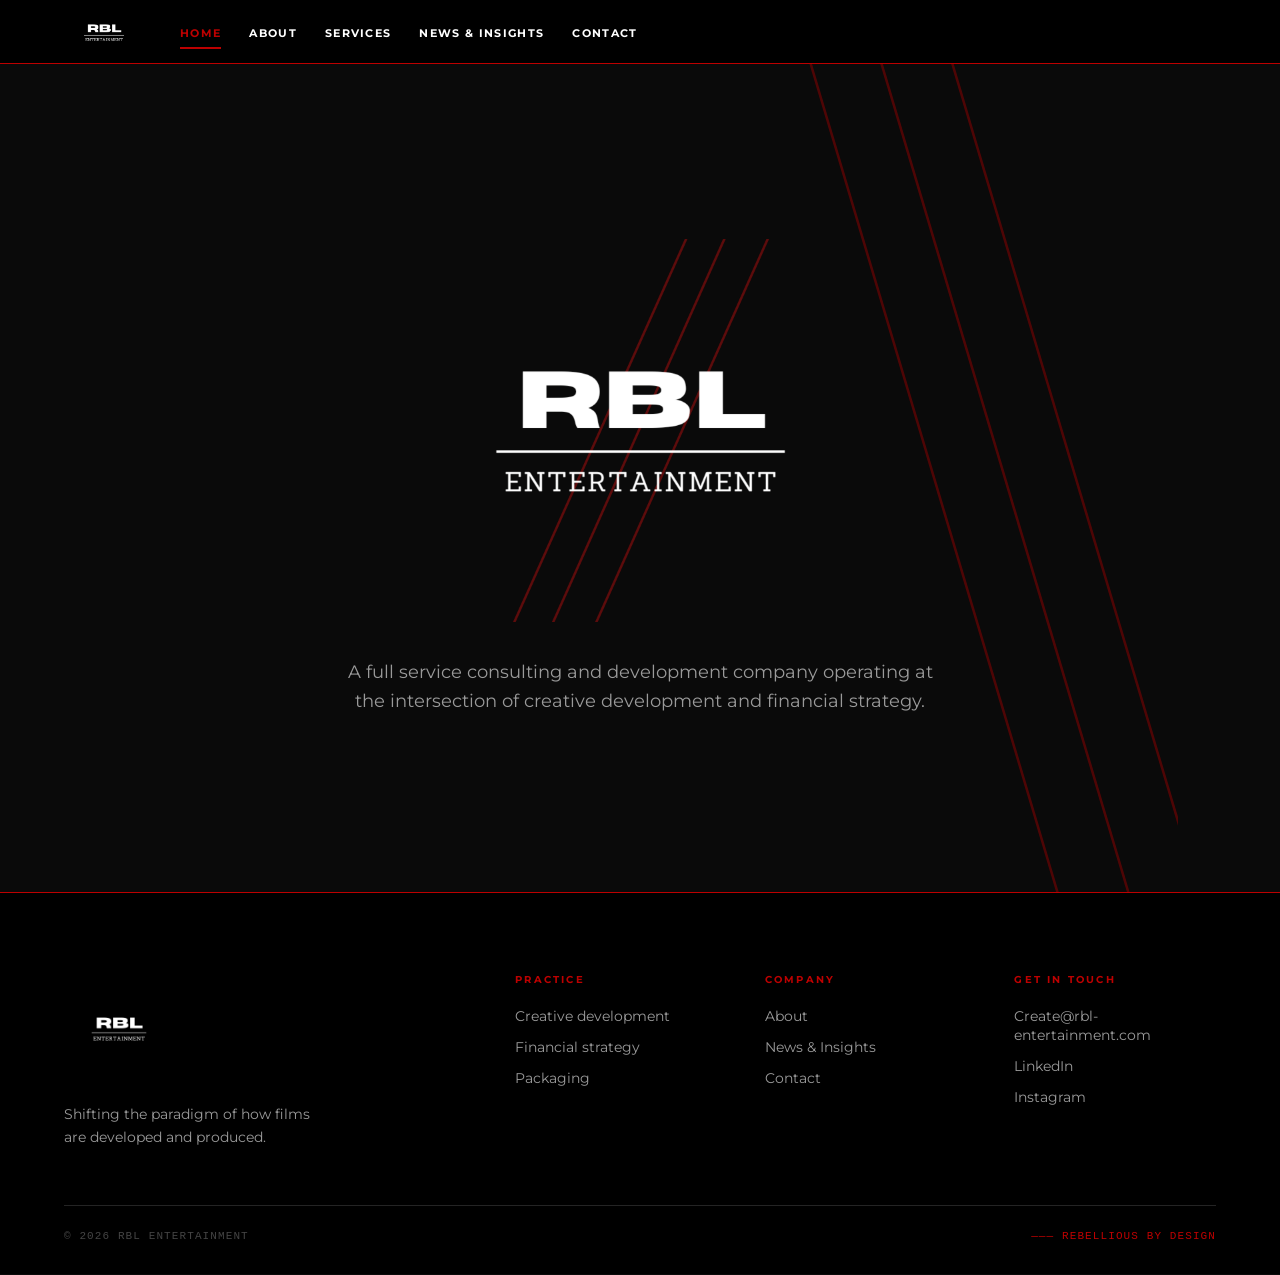
==== commit 85b7d263: "Remove 'Start a Project' nav button from all pages" ====
--- a/index.html
+++ b/index.html
@@ -25,7 +25,6 @@
       <li><a class="nav-link" href="news.html">News &amp; Insights</a></li>
       <li><a class="nav-link" href="contact.html">Contact</a></li>
     </ul>
-    <a class="nav-cta" href="contact.html">Start a Project →</a>
     <button class="nav-toggle" aria-label="Menu" onclick="document.getElementById('nav').classList.toggle('open')">&#9776;</button>
   </div>
 </nav>
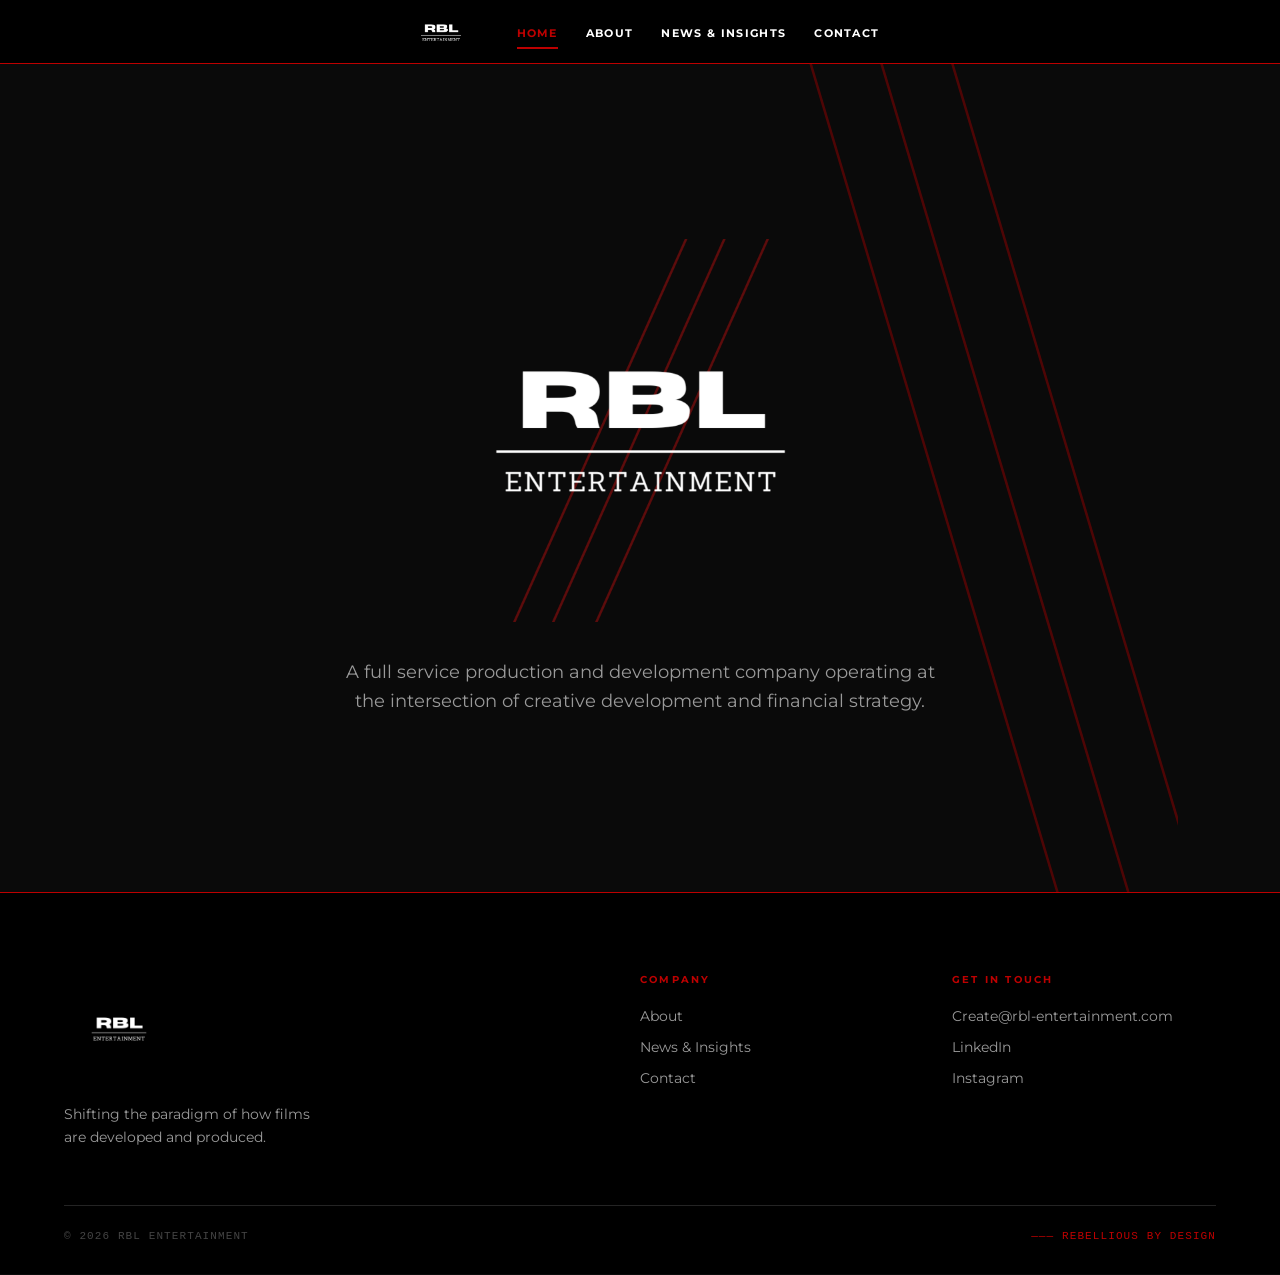
==== commit 7e53d451: "Remove Services page, move founders to Contact, update homepage tagline - Delete services.html and i" ====
--- a/index.html
+++ b/index.html
@@ -4,7 +4,7 @@
 <meta charset="utf-8"/>
 <meta name="viewport" content="width=device-width,initial-scale=1"/>
 <title>RBL Entertainment — Film & TV Consulting and Production</title>
-<meta name="description" content="A full-service consulting and production company operating at the intersection of creative development and financial strategy."/>
+<meta name="description" content="A full service production and development company operating at the intersection of creative development and financial strategy."/>
 <link rel="preconnect" href="https://fonts.googleapis.com"/>
 <link rel="preconnect" href="https://fonts.gstatic.com" crossorigin/>
 <link href="https://fonts.googleapis.com/css2?family=Montserrat:wght@400;500;600;700;800;900&display=swap" rel="stylesheet"/>
@@ -21,7 +21,6 @@
     <ul class="nav-links">
       <li><a class="nav-link active" href="index.html">Home</a></li>
       <li><a class="nav-link" href="about.html">About</a></li>
-      <li><a class="nav-link" href="services.html">Services</a></li>
       <li><a class="nav-link" href="news.html">News &amp; Insights</a></li>
       <li><a class="nav-link" href="contact.html">Contact</a></li>
     </ul>
@@ -40,7 +39,7 @@
   </div>
   <div class="wrap hero-inner" style="display:flex;flex-direction:column;align-items:center;">
     <img src="logo-primary.png" alt="RBL Entertainment" style="width:min(680px,88vw);display:block;margin-bottom:36px;"/>
-    <p class="hero-body" style="text-align:center;margin:0;">A full service consulting and development company operating at the intersection of creative development and financial strategy.</p>
+    <p class="hero-body" style="text-align:center;margin:0;">A full service production and development company operating at the intersection of creative development and financial strategy.</p>
   </div>
 </section>
 
@@ -53,14 +52,6 @@
           <img src="logo-wordmark.png" alt="RBL Entertainment" style="height:110px;width:auto;display:block;"/>
         </a>
         <p class="footer-motto">Shifting the paradigm of how films are developed and produced.</p>
-      </div>
-      <div class="footer-col">
-        <h5>Practice</h5>
-        <ul>
-          <li><a href="services.html">Creative development</a></li>
-          <li><a href="services.html">Financial strategy</a></li>
-          <li><a href="services.html">Packaging</a></li>
-        </ul>
       </div>
       <div class="footer-col">
         <h5>Company</h5>
--- a/styles.css
+++ b/styles.css
@@ -42,7 +42,7 @@
 }
 .nav-inner {
   max-width: var(--max); margin: 0 auto; padding: 0 var(--g);
-  height: 100%; display: flex; align-items: center; gap: 36px;
+  height: 100%; display: flex; align-items: center; justify-content: center; gap: 36px;
 }
 .nav-logo { flex-shrink: 0; display: flex; align-items: center; }
 .nav-logo svg { display: block; }
@@ -332,6 +332,7 @@
 .svc-row:last-child { border-bottom: 1px solid var(--stroke-p); }
 .svc-row h4 { font-size: 15px; font-weight: 800; text-transform: uppercase; letter-spacing: .04em; color: var(--black); margin-bottom: 8px; }
 .svc-row p { font-size: 14px; line-height: 1.65; color: #666; max-width: 58ch; font-weight: 400; }
+.svc-row ul { font-size: 14px; line-height: 1.65; color: #666; max-width: 58ch; font-weight: 400; padding-left: 18px; margin: 0; }
 
 /* ---- ARTICLE LIST ---- */
 .news-header { display: flex; justify-content: space-between; align-items: flex-end; gap: 32px; margin-bottom: 0; flex-wrap: wrap; }
@@ -409,7 +410,7 @@
 
 /* ---- FOOTER ---- */
 .footer { background: var(--black); border-top: 1.5px solid var(--red); padding: 80px 0 32px; }
-.footer-grid { display: grid; grid-template-columns: 2fr 1fr 1fr 1fr; gap: 48px; padding-bottom: 56px; border-bottom: 1px solid var(--stroke); align-items: start; }
+.footer-grid { display: grid; grid-template-columns: 2fr 1fr 1fr; gap: 48px; padding-bottom: 56px; border-bottom: 1px solid var(--stroke); align-items: start; }
 .footer-logo { display: block; margin-bottom: 20px; }
 .footer-motto { font-size: 14px; line-height: 1.65; color: var(--silver); max-width: 28ch; font-weight: 400; }
 .footer-col h5 { font-size: 10px; font-weight: 700; letter-spacing: .22em; text-transform: uppercase; color: var(--red); margin-bottom: 20px; }
